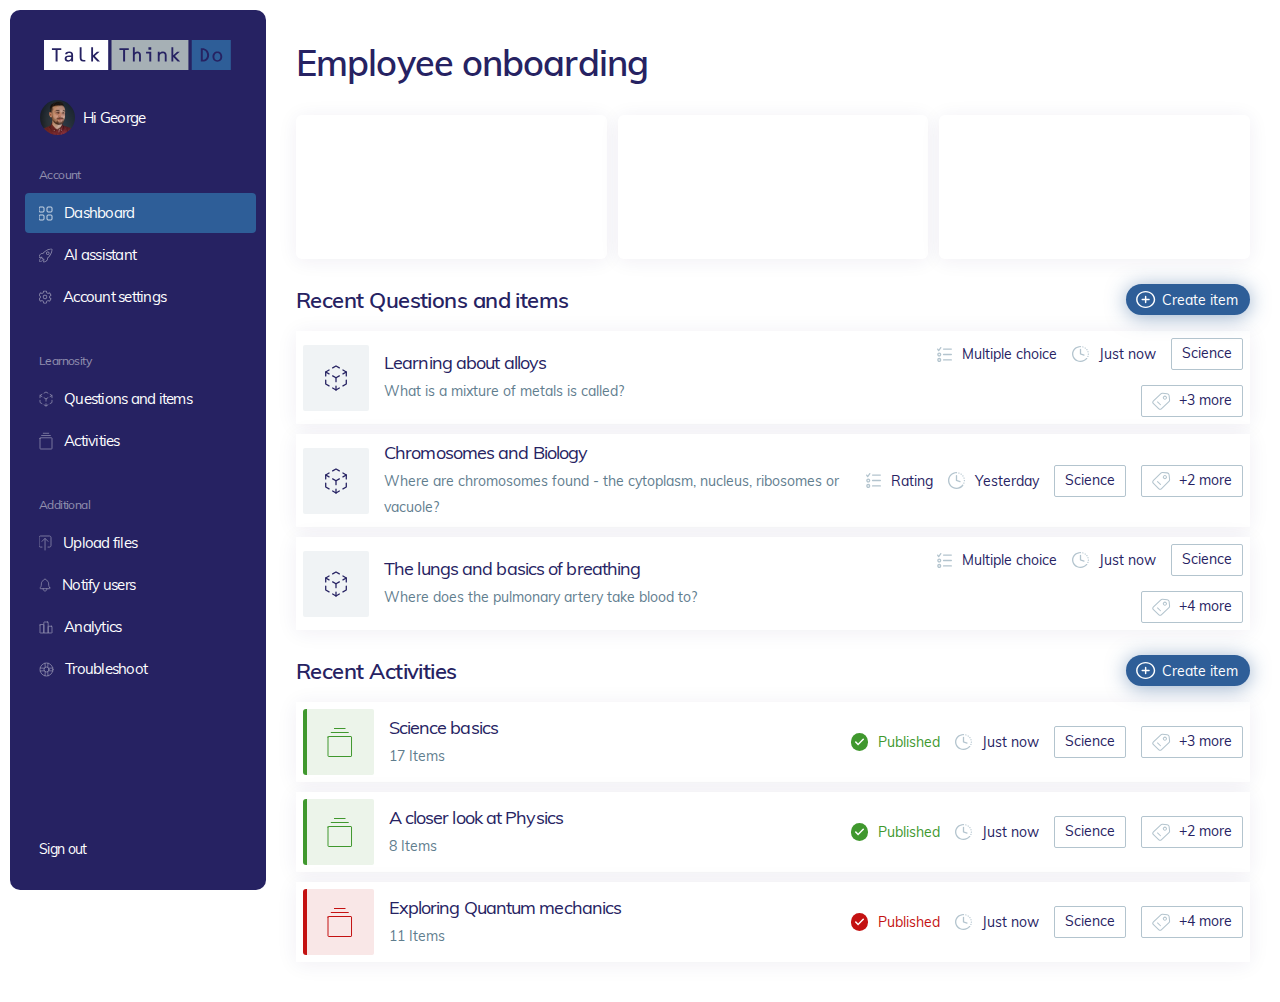
==== index.html @ f64b7ac0 "update" ====
<!DOCTYPE html>
<html lang="en">

<head>
  <meta charset="UTF-8">
  <meta name="viewport" content="width=device-width, initial-scale=1.0">
  <title>Talk Think Do</title>

  <link rel="apple-touch-icon" sizes="180x180" href="/img/logo-ttd-line.svg">
  <link rel="icon" type="image/png" sizes="192x192" href="/img/logo-ttd-line.svg">
  <link rel="icon" type="image/png" sizes="32x32" href="/img/logo-ttd-line.svg">
  <link rel="icon" type="image/png" sizes="96x96" href="/img/logo-ttd-line.svg">
  <link rel="icon" type="image/png" sizes="16x16" href="/img/logo-ttd-line.svg">

  <link rel="stylesheet" href="https://cdn.jsdelivr.net/npm/bootstrap-icons@1.11.1/font/bootstrap-icons.css">
  <link rel="stylesheet" href="/fonts/style.css">
  <link rel="stylesheet" href="/css/style.min.css">
</head>

<body>


  <!-- wrapper start  -->
  <div class="wrapper p-10px">
    <!-- flex body wrapper start  -->
    <div>
      <!-- main left items start  -->
      <div class=" w-64 bg-White fixed left-10px top-10px">
        <div class=" navWrapp bg-Primary text-White py-30px  px-15px rounded-10px z-50">
          <!-- logo start  -->
          <div class="logo mb-30px px-15px h-30px">
            <a href="index.html"><img src="/img/logo-ttd-line.svg" alt="logo" class="m-auto text-center w-188px"></a>
          </div>
          <!-- logo  end -->
          <!-- userPro start  -->
          <div class="userPro pb-30px px-15px">
            <a href="" class="flex items-start">
              <img src="/img/img-profile.png" alt="user" class="w-35px h-35px rounded-full self-center">
              <span class="flex-1 self-center ml-2 text-White text-xsm leading-5 tracking-tighter">
                <span>Hi George</span>
              </span>
            </a>
          </div>
          <!-- userPro end  -->
          <!-- common nav start  -->
          <div class="commonNav pb-14  overflow-y-auto -mr-[5px]" id="commonNav">
            <!-- nav single item start  -->
            <div class="pb-8 last:pb-0">
              <h4 class="commonNavTitle">Account</h4>
              <ul>
                <!-- single item start  -->
                <li>
                  <a href="index.html" class="commonNavItem  active">
                    <svg xmlns="http://www.w3.org/2000/svg" class="self-center" width="14" height="15"
                      viewBox="0 0 14 15" fill="none">
                      <g opacity="1">
                        <rect y="1" width="5" height="5" rx="1" stroke="white" stroke-width="0.75" />
                        <rect y="9" width="5" height="5" rx="1" stroke="white" stroke-width="0.75" />
                        <rect x="8" y="1" width="5" height="5" rx="1" stroke="white" stroke-width="0.75" />
                        <rect x="8" y="9" width="5" height="5" rx="1" stroke="white" stroke-width="0.75" />
                      </g>
                    </svg>
                    <span class="commonNavItemText">
                      Dashboard
                    </span>
                  </a>
                </li>
                <!-- single item start  -->
                <!-- single item start  -->
                <li>
                  <a href="" class="commonNavItem">
                    <svg xmlns="http://www.w3.org/2000/svg" width="14" height="15" viewBox="0 0 14 15" fill="none">
                      <g opacity="0.5">
                        <path
                          d="M12.9315 1.17614L12.5642 1.25219L12.566 1.25994L12.9315 1.17614ZM12.8284 1.07011L12.7392 1.43437L12.7424 1.43511L12.8284 1.07011ZM5.07411 4.26564L5.33829 4.53179L5.33929 4.53079L5.07411 4.26564ZM4.04002 5.48792L4.0062 5.8614C4.13945 5.87346 4.26903 5.81362 4.34625 5.70437L4.04002 5.48792ZM2.16872 5.7225L2.01867 5.37882L2.01768 5.37926L2.16872 5.7225ZM0.00366107 9.00872L-0.366361 8.94782L-0.366469 8.94849L0.00366107 9.00872ZM0.30992 9.334L0.348162 9.70705L0.350875 9.70676L0.30992 9.334ZM2.84343 9.05564L3.21841 9.0522C3.21744 8.94622 3.17167 8.8456 3.09241 8.77522C3.01316 8.70485 2.90783 8.67131 2.80247 8.68288L2.84343 9.05564ZM2.8778 9.628L3.25094 9.59045L3.2505 9.58653L2.8778 9.628ZM3.04343 9.97486L3.30871 9.70979L3.30715 9.70825L3.04343 9.97486ZM4.0244 10.9566L4.2912 10.6931L4.28967 10.6916L4.0244 10.9566ZM4.37128 11.1224L4.41288 10.7497L4.40866 10.7493L4.37128 11.1224ZM4.93974 11.1568L5.3125 11.1977C5.32405 11.0924 5.29052 10.9871 5.2202 10.9079C5.14987 10.8286 5.04932 10.7828 4.94339 10.7818L4.93974 11.1568ZM4.66191 13.6902L4.28914 13.6493L4.28881 13.6525L4.66191 13.6902ZM4.98661 13.9964L4.92709 13.6261L4.92675 13.6262L4.98661 13.9964ZM8.27014 11.833L8.61378 11.9831L8.61396 11.9827L8.27014 11.833ZM8.50765 9.9661L8.29153 9.65964C8.18256 9.73648 8.1226 9.86541 8.13403 9.99825L8.50765 9.9661ZM9.73237 8.93116L9.46783 8.66536L9.46625 8.66694L9.73237 8.93116ZM9.71987 6.17601L9.45462 5.91092L9.45431 5.91123L9.71987 6.17601ZM13.2987 1.1001C13.2583 0.905032 13.1085 0.750859 12.9144 0.70511L12.7424 1.43511C12.6523 1.4139 12.583 1.34244 12.5643 1.25218L13.2987 1.1001ZM12.9175 0.705865C12.4202 0.584122 11.7972 0.607402 11.1337 0.725267C10.4634 0.844325 9.72188 1.06534 8.97297 1.36527C7.47924 1.96349 5.91832 2.891 4.80894 4.00048L5.33929 4.53079C6.35903 3.51096 7.82553 2.63272 9.25181 2.06151C9.9629 1.77673 10.6545 1.57211 11.2648 1.46371C11.8818 1.35412 12.3869 1.34811 12.7392 1.43436L12.9175 0.705865ZM4.80993 3.99949C4.41504 4.39146 4.05497 4.81706 3.73379 5.27148L4.34625 5.70437C4.64234 5.28545 4.97427 4.89311 5.33829 4.53178L4.80993 3.99949ZM4.07384 5.11445C3.38206 5.05181 2.65603 5.10056 2.01867 5.37882L2.31877 6.06617C2.79895 5.85652 3.38545 5.80519 4.0062 5.8614L4.07384 5.11445ZM2.01768 5.37926C1.1259 5.77169 0.562373 6.47594 0.209099 7.16248C-0.143483 7.84767 -0.298857 8.53769 -0.366361 8.94782L0.373683 9.06962C0.434307 8.70129 0.572535 8.09536 0.875987 7.50564C1.17875 6.91727 1.63368 6.36765 2.31976 6.06573L2.01768 5.37926ZM-0.366469 8.94849C-0.399266 9.15001 -0.336469 9.35538 -0.196462 9.50408L0.349591 8.98996C0.369547 9.01115 0.378447 9.04036 0.373791 9.06896L-0.366469 8.94849ZM-0.196462 9.50408C-0.0564367 9.6528 0.144877 9.72788 0.348161 9.70704L0.271678 8.96095C0.300822 8.95797 0.329616 8.96874 0.349591 8.98996L-0.196462 9.50408ZM0.350875 9.70676L2.88438 9.4284L2.80247 8.68288L0.268964 8.96124L0.350875 9.70676ZM2.46844 9.05907C2.47031 9.26303 2.48255 9.46676 2.5051 9.66947L3.2505 9.58653C3.23076 9.40908 3.22005 9.23074 3.21841 9.0522L2.46844 9.05907ZM2.50469 9.66555C2.52664 9.88364 2.62387 10.0873 2.77972 10.2415L3.30715 9.70825C3.27532 9.67677 3.25541 9.63512 3.25092 9.59045L2.50469 9.66555ZM2.77816 10.2399L3.75912 11.2217L4.28967 10.6916L3.30871 9.7098L2.77816 10.2399ZM3.7576 11.2201C3.91177 11.3762 4.11558 11.4737 4.3339 11.4955L4.40866 10.7493C4.36422 10.7448 4.32267 10.725 4.2912 10.6931L3.7576 11.2201ZM4.32968 11.4951C4.53107 11.5176 4.73346 11.5298 4.93608 11.5318L4.94339 10.7818C4.76612 10.7801 4.58906 10.7694 4.41288 10.7497L4.32968 11.4951ZM4.56697 11.1159L4.28915 13.6493L5.03468 13.7311L5.3125 11.1977L4.56697 11.1159ZM4.28881 13.6525C4.26832 13.8553 4.3432 14.0563 4.49159 14.1962L5.00614 13.6506C5.02731 13.6705 5.03792 13.6991 5.03502 13.7279L4.28881 13.6525ZM4.49159 14.1962C4.63999 14.3361 4.84504 14.3992 5.04648 14.3666L4.92675 13.6262C4.95562 13.6215 4.98496 13.6306 5.00614 13.6506L4.49159 14.1962ZM5.04614 14.3666C5.45698 14.3006 6.14775 14.1458 6.83307 13.7933C7.51975 13.4401 8.22375 12.876 8.61378 11.9831L7.9265 11.6829C7.62682 12.3689 7.07813 12.8239 6.49001 13.1264C5.90053 13.4296 5.29439 13.5671 4.92709 13.6261L5.04614 14.3666ZM8.61396 11.9827C8.8917 11.3448 8.9405 10.6223 8.88127 9.93395L8.13403 9.99825C8.1873 10.6173 8.13609 11.2015 7.92632 11.6833L8.61396 11.9827ZM8.72377 10.2726C9.17923 9.95135 9.60576 9.59092 9.99848 9.19537L9.46625 8.66694C9.10433 9.03148 8.71125 9.36364 8.29153 9.65964L8.72377 10.2726ZM9.9969 9.19695C11.1096 8.08957 12.0367 6.55054 12.6347 5.06578C12.9344 4.32152 13.155 3.58207 13.2742 2.90726C13.3923 2.23777 13.4151 1.60714 13.297 1.09234L12.566 1.25994C12.6527 1.63792 12.645 2.15722 12.5356 2.77688C12.4271 3.39122 12.2231 4.08015 11.939 4.7856C11.3692 6.20025 10.4921 7.64594 9.46783 8.66536L9.9969 9.19695ZM8.09818 5.91092C7.82368 5.63625 7.74146 5.223 7.89004 4.86393L7.19703 4.57716C6.93257 5.21626 7.0788 5.9519 7.5677 6.44109L8.09818 5.91092ZM7.89004 4.86393C8.03861 4.50491 8.38852 4.27104 8.7764 4.27104V3.52104C8.0848 3.52104 7.46152 3.93802 7.19703 4.57716L7.89004 4.86393ZM8.7764 4.27104C9.16429 4.27104 9.5142 4.50491 9.66276 4.86393L10.3558 4.57716C10.0913 3.93802 9.46801 3.52104 8.7764 3.52104V4.27104ZM9.66276 4.86393C9.81135 5.223 9.72913 5.63625 9.45462 5.91092L9.98511 6.44109C10.474 5.9519 10.6202 5.21626 10.3558 4.57716L9.66276 4.86393ZM9.45431 5.91123C9.2746 6.09147 9.03069 6.19271 8.7764 6.19271V6.94271C9.23008 6.94271 9.66506 6.76209 9.98542 6.44078L9.45431 5.91123ZM8.7764 6.19271C8.52212 6.19271 8.27821 6.09147 8.09849 5.91123L7.56739 6.44078C7.88775 6.76209 8.32273 6.94271 8.7764 6.94271V6.19271Z"
                          fill="white" />
                        <path
                          d="M1.92629 10.5024C1.61475 10.5407 1.32493 10.6821 1.10283 10.904C0.552189 11.457 0.5 13.505 0.5 13.505C0.5 13.505 2.54756 13.4528 3.09851 12.901C3.3212 12.6791 3.46267 12.3886 3.50008 12.0763"
                          stroke="white" stroke-width="0.75" stroke-linecap="round" stroke-linejoin="round" />
                      </g>
                    </svg>
                    <span class="commonNavItemText">
                      AI assistant
                    </span>
                  </a>
                </li>
                <!-- single item start  -->
                <!-- single item start  -->
                <li>
                  <a href="" class="commonNavItem">
                    <svg xmlns="http://www.w3.org/2000/svg" width="13" height="14" viewBox="0 0 13 14" fill="none">
                      <g opacity="0.5">
                        <path
                          d="M7.83708 6.82364L8.21016 6.78574L8.21009 6.7851L7.83708 6.82364ZM10.6263 7L11.0013 7.00227V7H10.6263ZM10.5822 7.5829L10.2111 7.52869C10.1914 7.66355 10.2464 7.79848 10.3548 7.88111L10.5822 7.5829ZM11.8862 8.5771L12.1216 8.28499L12.1136 8.27889L11.8862 8.5771ZM11.9569 8.96262L11.6349 8.77033L11.6346 8.77096L11.9569 8.96262ZM10.7232 11.0374L11.0434 11.2327L11.0455 11.229L10.7232 11.0374ZM10.3442 11.1661L10.2075 11.5153L10.2142 11.5178L10.3442 11.1661ZM9.04911 10.6592L9.18579 10.31L9.18446 10.3094L9.04911 10.6592ZM8.61155 10.7082L8.82014 11.0199L8.82185 11.0187L8.61155 10.7082ZM7.99024 11.0598L7.8304 10.7206L7.83006 10.7207L7.99024 11.0598ZM7.73584 11.4002L8.10698 11.4538L8.10706 11.4533L7.73584 11.4002ZM7.54172 12.7429L7.91102 12.8093L7.91286 12.7966L7.54172 12.7429ZM7.23366 13L7.23366 13.3751L7.24138 13.3749L7.23366 13ZM4.76634 13L4.76003 13.375H4.76634V13ZM4.45799 12.7513L4.08685 12.805C4.08801 12.813 4.08944 12.821 4.09112 12.8289L4.45799 12.7513ZM4.26416 11.4106L4.63531 11.3569L4.63511 11.3556L4.26416 11.4106ZM4.00456 11.0679L3.84527 11.4074L3.84712 11.4083L4.00456 11.0679ZM3.38557 10.7155L3.59631 10.4053L3.59565 10.4049L3.38557 10.7155ZM2.94974 10.6676L2.81316 10.3183L2.81309 10.3184L2.94974 10.6676ZM1.65492 11.1742L1.78512 11.5259L1.79157 11.5234L1.65492 11.1742ZM1.27591 11.0458L0.953563 11.2375L0.955965 11.2414L1.27591 11.0458ZM0.0422502 8.97103L0.364576 8.77937L0.364045 8.77848L0.0422502 8.97103ZM0.112918 8.58551L-0.114662 8.28731L-0.122135 8.29332L0.112918 8.58551ZM1.21505 7.74439L1.44256 8.0425L1.44414 8.04128L1.21505 7.74439ZM1.38812 7.34963L1.01457 7.3828L1.01487 7.38589L1.38812 7.34963ZM1.38812 6.6529L1.7615 6.68773L1.7617 6.68543L1.38812 6.6529ZM1.21303 6.26206L0.985451 6.5601L0.985706 6.5603L1.21303 6.26206ZM0.111476 5.42093L-0.126791 5.71082L-0.116105 5.71898L0.111476 5.42093ZM0.0431155 5.03738L0.365106 5.2296L0.36544 5.22904L0.0431155 5.03738ZM1.27678 2.96262L0.956635 2.76729L0.954453 2.77096L1.27678 2.96262ZM1.65579 2.83393L1.7925 2.48466L1.7858 2.48218L1.65579 2.83393ZM2.95089 3.34084L2.81421 3.69005L2.81554 3.69056L2.95089 3.34084ZM3.38845 3.29178L3.17986 2.98014L3.17815 2.9813L3.38845 3.29178ZM4.00976 2.94019L4.1696 3.27942L4.16994 3.27925L4.00976 2.94019ZM4.26416 2.59981L3.89302 2.54616L3.89294 2.54668L4.26416 2.59981ZM4.45828 1.2571L4.08898 1.1907L4.08714 1.20345L4.45828 1.2571ZM4.76634 1L4.76634 0.624921L4.75862 0.625079L4.76634 1ZM7.23366 1L7.23997 0.625H7.23366V1ZM7.54201 1.24869L7.91315 1.19504C7.91199 1.187 7.91056 1.179 7.90888 1.17106L7.54201 1.24869ZM7.73584 2.58944L7.36469 2.6431L7.36489 2.64439L7.73584 2.58944ZM7.99544 2.93206L8.15473 2.59256L8.15288 2.59171L7.99544 2.93206ZM8.61443 3.28449L8.40369 3.59467L8.40435 3.59511L8.61443 3.28449ZM9.05026 3.33243L9.18684 3.68167L9.18691 3.68165L9.05026 3.33243ZM10.3451 2.82579L10.2149 2.47405L10.2084 2.47658L10.3451 2.82579ZM10.7241 2.95421L11.0464 2.76254L11.044 2.75861L10.7241 2.95421ZM11.9577 5.02897L11.6354 5.22063L11.636 5.22152L11.9577 5.02897ZM11.8871 5.41449L12.1147 5.71269L12.1221 5.70668L11.8871 5.41449ZM10.7849 6.25561L10.5574 5.9575L10.557 5.95788L10.7849 6.25561ZM10.6104 6.65037L10.9842 6.61972L10.9838 6.61499L10.6104 6.65037ZM6.21726 4.84102C5.29021 4.75202 4.39826 5.23821 3.99414 6.06847L4.6685 6.3967C4.93142 5.85653 5.52051 5.52758 6.14559 5.58758L6.21726 4.84102ZM3.99414 6.06847C3.58888 6.90107 3.76721 7.89029 4.43328 8.53773L4.95604 7.99993C4.51924 7.57535 4.40671 6.93453 4.6685 6.3967L3.99414 6.06847ZM4.43328 8.53773C5.09717 9.18305 6.10214 9.35088 6.94618 8.96271L6.63281 8.28132C6.067 8.54153 5.39502 8.42663 4.95604 7.99993L4.43328 8.53773ZM6.94618 8.96271C7.79213 8.57366 8.30352 7.70458 8.21016 6.78574L7.464 6.86155C7.52394 7.45144 7.19672 8.02198 6.63281 8.28132L6.94618 8.96271ZM8.21009 6.7851C8.10309 5.74954 7.26341 4.94315 6.21787 4.84107L6.14499 5.58752C6.85023 5.65638 7.39522 6.19593 7.46407 6.86219L8.21009 6.7851ZM10.2513 6.99773C10.2502 7.17539 10.2368 7.35277 10.2111 7.52869L10.9532 7.6371C10.984 7.4268 11 7.2147 11.0013 7.00227L10.2513 6.99773ZM10.3548 7.88111L11.6589 8.87532L12.1136 8.27889L10.8095 7.28468L10.3548 7.88111ZM11.6509 8.86911C11.6248 8.84807 11.6141 8.80516 11.6349 8.77033L12.2788 9.15491C12.4526 8.86401 12.3821 8.49509 12.1215 8.2851L11.6509 8.86911ZM11.6346 8.77096L10.4009 10.8457L11.0455 11.229L12.2792 9.15427L11.6346 8.77096ZM10.4031 10.8421C10.4215 10.8119 10.4521 10.8062 10.4742 10.8143L10.2142 11.5178C10.5197 11.6307 10.8702 11.5164 11.0433 11.2327L10.4031 10.8421ZM10.4809 10.8169L9.18579 10.31L8.91243 11.0084L10.2075 11.5153L10.4809 10.8169ZM9.18446 10.3094C8.92544 10.2092 8.63181 10.2416 8.40124 10.3977L8.82185 11.0187C8.8475 11.0013 8.88264 10.9968 8.91376 11.0089L9.18446 10.3094ZM8.40295 10.3966C8.2209 10.5185 8.0295 10.6268 7.8304 10.7206L8.15008 11.399C8.38289 11.2893 8.60689 11.1626 8.82014 11.0199L8.40295 10.3966ZM7.83006 10.7207C7.5814 10.8382 7.40408 11.0714 7.36462 11.3471L8.10706 11.4533C8.10985 11.4338 8.12334 11.4117 8.15043 11.3989L7.83006 10.7207ZM7.3647 11.3465L7.17058 12.6892L7.91286 12.7966L8.10698 11.4538L7.3647 11.3465ZM7.17264 12.6765C7.17923 12.6399 7.2074 12.6255 7.22595 12.6251L7.24138 13.3749C7.56532 13.3683 7.85162 13.1384 7.9108 12.8093L7.17264 12.6765ZM7.23366 12.625H4.76634V13.375H7.23366V12.625ZM4.77264 12.6251C4.79048 12.6254 4.81748 12.6387 4.82487 12.6737L4.09112 12.8289C4.15896 13.1495 4.4422 13.3696 4.76003 13.3749L4.77264 12.6251ZM4.82914 12.6977L4.6353 11.3569L3.89302 11.4642L4.08685 12.805L4.82914 12.6977ZM4.63511 11.3556C4.59398 11.0779 4.41361 10.844 4.16201 10.7276L3.84712 11.4083C3.87563 11.4215 3.89013 11.4447 3.89321 11.4655L4.63511 11.3556ZM4.16385 10.7285C3.96599 10.6356 3.7762 10.5276 3.59631 10.4053L3.17483 11.0257C3.38755 11.1702 3.61176 11.2979 3.84528 11.4074L4.16385 10.7285ZM3.59565 10.4049C3.36516 10.249 3.07162 10.2173 2.81316 10.3183L3.08631 11.0168C3.11647 11.005 3.15062 11.0093 3.17549 11.0261L3.59565 10.4049ZM2.81309 10.3184L1.51828 10.825L1.79157 11.5234L3.08638 11.0168L2.81309 10.3184ZM1.52475 10.8225C1.54682 10.8144 1.57743 10.82 1.59586 10.8502L0.955965 11.2414C1.12926 11.5249 1.47972 11.6389 1.7851 11.5259L1.52475 10.8225ZM1.59824 10.8541L0.364575 8.77937L-0.280075 9.16268L0.953588 11.2374L1.59824 10.8541ZM0.364045 8.77848C0.38497 8.81346 0.374228 8.85658 0.347972 8.8777L-0.122135 8.29332C-0.383131 8.50328 -0.453661 8.87257 -0.279544 9.16357L0.364045 8.77848ZM0.340424 8.88362L1.44256 8.0425L0.987546 7.44629L-0.114588 8.28741L0.340424 8.88362ZM1.44414 8.04128C1.66682 7.86946 1.78883 7.59611 1.76136 7.31336L1.01487 7.38589C1.01686 7.40629 1.00864 7.43001 0.985966 7.4475L1.44414 8.04128ZM1.76165 7.31645C1.752 7.20789 1.74639 7.10261 1.74639 6.99916H0.996387C0.996387 7.12954 1.00346 7.25753 1.01459 7.3828L1.76165 7.31645ZM1.74639 6.99916C1.74639 6.89526 1.75177 6.79201 1.76149 6.68773L1.01474 6.61806C1.00312 6.74257 0.996387 6.86923 0.996387 6.99916H1.74639ZM1.7617 6.68543C1.78621 6.40402 1.66275 6.13333 1.44036 5.96381L0.985706 6.5603C1.00808 6.57735 1.01626 6.6005 1.01453 6.62037L1.7617 6.68543ZM1.44061 5.96401L0.339057 5.12289L-0.116105 5.71898L0.985451 6.5601L1.44061 5.96401ZM0.349591 5.13123C0.375418 5.15246 0.385706 5.19509 0.365105 5.2296L-0.278874 4.84517C-0.451175 5.13379 -0.383269 5.4997 -0.126638 5.71064L0.349591 5.13123ZM0.36544 5.22904L1.5991 3.15427L0.954453 2.77096L-0.279209 4.84573L0.36544 5.22904ZM1.5969 3.15793C1.57848 3.18812 1.54785 3.19383 1.52578 3.18567L1.7858 2.48218C1.48028 2.36926 1.12976 2.48358 0.956656 2.7673L1.5969 3.15793ZM1.51911 3.18313L2.81421 3.69004L3.08757 2.99164L1.79247 2.48472L1.51911 3.18313ZM2.81554 3.69056C3.07456 3.79081 3.36819 3.75844 3.59876 3.60225L3.17815 2.9813C3.1525 2.99867 3.11736 3.00316 3.08624 2.99112L2.81554 3.69056ZM3.59705 3.60341C3.7791 3.48154 3.9705 3.37323 4.1696 3.27942L3.84992 2.60096C3.61711 2.71065 3.39311 2.8374 3.17986 2.98014L3.59705 3.60341ZM4.16994 3.27925C4.4186 3.16178 4.59592 2.92862 4.63538 2.65294L3.89294 2.54668C3.89015 2.56618 3.87666 2.58832 3.84957 2.60112L4.16994 3.27925ZM4.6353 2.65347L4.82942 1.31076L4.08714 1.20345L3.89302 2.54616L4.6353 2.65347ZM4.82736 1.32346C4.82077 1.36012 4.7926 1.37454 4.77405 1.37492L4.75862 0.625079C4.43468 0.631747 4.14838 0.861608 4.0892 1.19074L4.82736 1.32346ZM4.76634 1.375H7.23366V0.625H4.76634V1.375ZM7.22736 1.37495C7.20952 1.37465 7.18252 1.36125 7.17513 1.32632L7.90888 1.17106C7.84104 0.850463 7.5578 0.630398 7.23997 0.625053L7.22736 1.37495ZM7.17086 1.30235L7.3647 2.6431L8.10698 2.53578L7.91315 1.19504L7.17086 1.30235ZM7.36489 2.64439C7.40602 2.92208 7.58639 3.15601 7.83799 3.2724L8.15288 2.59171C8.12437 2.57852 8.10987 2.55527 8.10679 2.53449L7.36489 2.64439ZM7.83615 3.27154C8.03401 3.36438 8.2238 3.47245 8.40369 3.59467L8.82517 2.9743C8.61245 2.82978 8.38824 2.70213 8.15472 2.59257L7.83615 3.27154ZM8.40435 3.59511C8.63484 3.751 8.92839 3.78275 9.18684 3.68167L8.91369 2.98319C8.88353 2.99498 8.84938 2.99068 8.82451 2.97386L8.40435 3.59511ZM9.18691 3.68165L10.4817 3.17501L10.2084 2.47658L8.91362 2.98321L9.18691 3.68165ZM10.4753 3.17748C10.4532 3.18564 10.4226 3.17995 10.4041 3.1498L11.044 2.75861C10.8707 2.47514 10.5203 2.36108 10.2149 2.47411L10.4753 3.17748ZM10.4018 3.14586L11.6354 5.22063L12.2801 4.83732L11.0464 2.76255L10.4018 3.14586ZM11.636 5.22152C11.615 5.18655 11.6258 5.14342 11.652 5.1223L12.1221 5.70668C12.3831 5.49672 12.4537 5.12742 12.2795 4.83643L11.636 5.22152ZM11.6596 5.11638L10.5574 5.9575L11.0125 6.55371L12.1146 5.71259L11.6596 5.11638ZM10.557 5.95788C10.3333 6.12912 10.2103 6.40253 10.2371 6.68576L10.9838 6.61499C10.9818 6.59456 10.9901 6.5708 11.0129 6.55334L10.557 5.95788ZM10.2367 6.68102C10.2457 6.79051 10.2513 6.89639 10.2513 7H11.0013C11.0013 6.86978 10.9942 6.74239 10.9842 6.61973L10.2367 6.68102Z"
                          fill="white" />
                      </g>
                    </svg>
                    <span class="commonNavItemText">
                      Account settings
                    </span>
                  </a>
                </li>
                <!-- single item start  -->

              </ul>
            </div>
            <!-- nav single item end -->
            <!-- nav single item start  -->
            <div class="pb-8 last:pb-0">
              <h4 class="commonNavTitle">Learnosity</h4>
              <ul>
                <!-- single item start  -->
                <li>
                  <a href="QuestionsAndItems.html" class="commonNavItem">
                    <svg xmlns="http://www.w3.org/2000/svg" width="14" height="16" viewBox="0 0 14 16" fill="none">
                      <g opacity="0.5">
                        <path d="M2.95 3.32495L1 4.48741V6.76177" stroke="white" stroke-width="0.75"
                          stroke-linecap="round" stroke-linejoin="round" />
                        <path d="M1 9.23828V11.5126L2.95 12.6246" stroke="white" stroke-width="0.75"
                          stroke-linecap="round" stroke-linejoin="round" />
                        <path d="M5.0498 13.8376L6.9998 15.0001L8.9498 13.8376" stroke="white" stroke-width="0.75"
                          stroke-linecap="round" stroke-linejoin="round" />
                        <path d="M11.0498 12.6246L12.9998 11.5126V9.23828" stroke="white" stroke-width="0.75"
                          stroke-linecap="round" stroke-linejoin="round" />
                        <path d="M12.9998 6.76177V4.48741L11.0498 3.32495" stroke="white" stroke-width="0.75"
                          stroke-linecap="round" stroke-linejoin="round" />
                        <path d="M8.9498 2.11191L6.9998 1L5.0498 2.11191" stroke="white" stroke-width="0.75"
                          stroke-linecap="round" stroke-linejoin="round" />
                        <path d="M7 15V12.7256" stroke="white" stroke-width="0.75" stroke-linecap="round"
                          stroke-linejoin="round" />
                        <path d="M7 10.148V7.87363L8.95 6.76172" stroke="white" stroke-width="0.75"
                          stroke-linecap="round" stroke-linejoin="round" />
                        <path d="M11.0498 5.59922L12.9998 4.4873" stroke="white" stroke-width="0.75"
                          stroke-linecap="round" stroke-linejoin="round" />
                        <path d="M6.9998 7.87363L5.0498 6.76172" stroke="white" stroke-width="0.75"
                          stroke-linecap="round" stroke-linejoin="round" />
                        <path d="M2.95 5.59922L1 4.4873" stroke="white" stroke-width="0.75" stroke-linecap="round"
                          stroke-linejoin="round" />
                      </g>
                    </svg>
                    <span class="commonNavItemText">
                      Questions and items
                    </span>
                  </a>
                </li>
                <!-- single item start  -->
                <!-- single item start  -->
                <li>
                  <a href="" class="commonNavItem">
                    <svg xmlns="http://www.w3.org/2000/svg" width="14" height="18" viewBox="0 0 14 18" fill="none">
                      <g opacity="0.5">
                        <path d="M4.27246 1.2807H9.72701" stroke="white" stroke-width="0.75" stroke-linecap="round" />
                        <path d="M2.63672 3.52631H11.364" stroke="white" stroke-width="0.75" stroke-linecap="round" />
                        <path fill-rule="evenodd" clip-rule="evenodd"
                          d="M1 6.31743C1 6.01618 1.24421 5.77197 1.54545 5.77197H12.4545C12.7558 5.77197 13 6.01618 13 6.31743V16.4546C13 16.7558 12.7558 17 12.4545 17H1.54545C1.24421 17 1 16.7558 1 16.4546L1 6.31743Z"
                          stroke="white" stroke-width="0.75" stroke-linecap="round" />
                      </g>
                    </svg>
                    <span class="commonNavItemText">
                      Activities
                    </span>
                  </a>
                </li>
                <!-- single item start  -->


              </ul>
            </div>
            <!-- nav single item end -->
            <!-- nav single item start  -->
            <div class="pb-8 last:pb-0">
              <h4 class="commonNavTitle">Additional</h4>
              <ul>
                <!-- single item start  -->
                <li>
                  <a href="" class="commonNavItem">
                    <svg xmlns="http://www.w3.org/2000/svg" width="13" height="16" viewBox="0 0 13 16" fill="none">
                      <g opacity="0.5">
                        <path
                          d="M3 12.0769H1.5C0.671573 12.0769 0 11.3881 0 10.5384L0 2.53844C0 1.68877 0.671573 0.999981 1.5 0.999981H10.5C11.3284 0.999981 12 1.68877 12 2.53844V10.5384C12 11.3881 11.3284 12.0769 10.5 12.0769H9"
                          stroke="white" stroke-width="0.75" stroke-linecap="round" stroke-linejoin="round" />
                        <path d="M9 6.38452L6 3.3076L3 6.38452" stroke="white" stroke-width="0.75"
                          stroke-linecap="round" stroke-linejoin="round" />
                        <path d="M6.03145 15L6.03145 3.92308" stroke="white" stroke-width="0.75" stroke-linecap="round"
                          stroke-linejoin="round" />
                      </g>
                    </svg>
                    <span class="commonNavItemText">
                      Upload files
                    </span>
                  </a>
                </li>
                <!-- single item start  -->
                <!-- single item start  -->
                <li>
                  <a href="" class="commonNavItem">
                    <svg xmlns="http://www.w3.org/2000/svg" width="12" height="14" viewBox="0 0 12 14" fill="none">
                      <g opacity="0.5">
                        <path fill-rule="evenodd" clip-rule="evenodd"
                          d="M10.8735 9.75279C10.1446 8.84615 9.62993 8.38462 9.62993 5.8851C9.62993 3.59615 8.47977 2.78067 7.53313 2.38462C7.40738 2.33212 7.28902 2.21154 7.2507 2.08029C7.08465 1.50596 6.61913 1 6.00034 1C5.38155 1 4.91575 1.50625 4.7514 2.08087C4.71308 2.21356 4.59471 2.33212 4.46897 2.38462C3.52119 2.78125 2.37217 3.59385 2.37217 5.8851C2.37075 8.38462 1.85613 8.84615 1.1272 9.75279C0.825182 10.1284 1.08973 10.6923 1.61798 10.6923H10.3855C10.9109 10.6923 11.1738 10.1266 10.8735 9.75279Z"
                          stroke="white" stroke-width="0.75" stroke-linecap="round" stroke-linejoin="round" />
                        <path
                          d="M7.81688 10.6924V11.1539C7.81688 12.1735 7.00354 13.0001 6.00024 13.0001C4.99693 13.0001 4.18359 12.1735 4.18359 11.1539V10.6924"
                          stroke="white" stroke-width="0.75" stroke-linecap="round" stroke-linejoin="round" />
                      </g>
                    </svg>
                    <span class="commonNavItemText">
                      Notify users
                    </span>
                  </a>
                </li>
                <!-- single item start  -->
                <!-- single item start  -->
                <li>
                  <a href="" class="commonNavItem">
                    <svg xmlns="http://www.w3.org/2000/svg" width="14" height="13" viewBox="0 0 14 13" fill="none">
                      <g opacity="0.5">
                        <path fill-rule="evenodd" clip-rule="evenodd"
                          d="M1 3.96165V11.7886C1 11.9054 1.09594 12.0001 1.21429 12.0001H4.85714V3.96165C4.85714 3.72799 4.66526 3.53857 4.42857 3.53857H1.42857C1.19188 3.53857 1 3.72799 1 3.96165Z"
                          stroke="white" stroke-width="0.75" stroke-linecap="round" stroke-linejoin="round" />
                        <path fill-rule="evenodd" clip-rule="evenodd"
                          d="M8.71456 1H5.28599C5.0493 1 4.85742 1.18942 4.85742 1.42308V12H9.14314V1.42308C9.14314 1.18942 8.95126 1 8.71456 1Z"
                          stroke="white" stroke-width="0.75" stroke-linecap="round" stroke-linejoin="round" />
                        <path fill-rule="evenodd" clip-rule="evenodd"
                          d="M12.5711 5.23071H9.57115C9.33446 5.23071 9.14258 5.42013 9.14258 5.65379V11.9999H12.7854C12.9038 11.9999 12.9997 11.9052 12.9997 11.7884V5.65379C12.9997 5.42013 12.8078 5.23071 12.5711 5.23071Z"
                          stroke="white" stroke-width="0.75" stroke-linecap="round" stroke-linejoin="round" />
                      </g>
                    </svg>
                    <span class="commonNavItemText">
                      Analytics
                    </span>
                  </a>
                </li>
                <!-- single item start  -->


                <!-- single item start  -->
                <li>
                  <a href="" class="commonNavItem">
                    <svg xmlns="http://www.w3.org/2000/svg" width="15" height="15" viewBox="0 0 15 15" fill="none">
                      <g opacity="0.5">
                        <circle cx="7.5" cy="7.5" r="6.5" stroke="white" stroke-width="0.75" stroke-linecap="round"
                          stroke-linejoin="round" />
                        <circle cx="7.5" cy="7.5" r="2.5" stroke="white" stroke-width="0.75" stroke-linecap="round"
                          stroke-linejoin="round" />
                        <path d="M6 1.1875L6.25 5.3125" stroke="white" stroke-width="0.75" stroke-linecap="round"
                          stroke-linejoin="round" />
                        <path d="M8.75 5.3125L9 1.1875" stroke="white" stroke-width="0.75" stroke-linecap="round"
                          stroke-linejoin="round" />
                        <path d="M6 13.8125L6.25 9.6875" stroke="white" stroke-width="0.75" stroke-linecap="round"
                          stroke-linejoin="round" />
                        <path d="M8.75 9.6875L9 13.8125" stroke="white" stroke-width="0.75" stroke-linecap="round"
                          stroke-linejoin="round" />
                        <path d="M13.8125 6L9.6875 6.25" stroke="white" stroke-width="0.75" stroke-linecap="round"
                          stroke-linejoin="round" />
                        <path d="M9.6875 8.75L13.8125 9" stroke="white" stroke-width="0.75" stroke-linecap="round"
                          stroke-linejoin="round" />
                        <path d="M1.1875 6L5.3125 6.25" stroke="white" stroke-width="0.75" stroke-linecap="round"
                          stroke-linejoin="round" />
                        <path d="M5.3125 8.75L1.1875 9" stroke="white" stroke-width="0.75" stroke-linecap="round"
                          stroke-linejoin="round" />
                      </g>
                    </svg>
                    <span class="commonNavItemText">
                      Troubleshoot
                    </span>
                  </a>
                </li>
                <!-- single item start  -->


              </ul>
            </div>
            <!-- nav single item end -->


          </div>
          <!-- common nav end -->
          <!-- Sign out start  -->
          <div class="signOut pt-4 pl-14px">
            <button type="button" class="bg-none p-0 m-0 text-sm tracking-tighter">Sign out</button>
          </div>
          <!-- Sign out end -->
        </div>
      </div>
      <!-- main left items end -->
      <!-- main right items start  -->
      <div class=" w-full pl-64">
        <div class="py-30px pl-30px pr-5">

          <!-- Employee onboarding start  -->
          <div class="Employee ">
            <h2 class="text-4xl leading-[45px] text-Primary tracking-tight font-semibold pb-30px">Employee onboarding
            </h2>
            <div class="grid grid-cols-3 gap-11px">
              <!-- single item start  -->
              <div>
                <div class="bg-White w-full h-36 shadow-[0_2px_20px_0_rgba(38,34,98,0.07)] rounded-md"></div>
              </div>
              <!-- single item end -->
              <!-- single item start  -->
              <div>
                <div class="bg-White w-full h-36 shadow-[0_2px_20px_0_rgba(38,34,98,0.07)] rounded-md"></div>
              </div>
              <!-- single item end -->
              <!-- single item start  -->
              <div>
                <div class="bg-White w-full h-36 shadow-[0_2px_20px_0_rgba(38,34,98,0.07)] rounded-md"></div>
              </div>
              <!-- single item end -->
            </div>
          </div>
          <!-- Employee onboarding end -->
          <!-- Recent Questions and items start  -->
          <div class="pt-25px">
            <!-- top item start  -->
            <div class="flex justify-between items-center flex-wrap pb-4">
              <h4 class="text-22px self-center text-Primary font-semibold leading-7 tracking-tight">Recent Questions
                and items</h4>
              <button type="button"
                class="self-center  bg-Secondary shadow-[0_2px_20px_0_rgba(46,94,152,0.5)] rounded-[18px] pl-10px pr-3 py-[2.5px] text-sm leading-[26px] text-White flex gap-[6px]">
                <svg xmlns="http://www.w3.org/2000/svg" width="20" class="self-center" height="17" viewBox="0 0 20 17"
                  fill="none">
                  <path fill-rule="evenodd" clip-rule="evenodd"
                    d="M0.103516 8.5C0.103516 13.1944 4.37582 17 9.64597 17C14.9136 16.9946 19.1824 13.1922 19.1884 8.5C19.1884 3.80558 14.9161 0 9.64597 0C4.37582 0 0.103516 3.80558 0.103516 8.5ZM1.57159 8.5C1.57159 4.5278 5.18661 1.30769 9.64597 1.30769C14.1033 1.31202 17.7155 4.52959 17.7204 8.5C17.7204 12.4722 14.1053 15.6923 9.64597 15.6923C5.18661 15.6923 1.57159 12.4722 1.57159 8.5ZM9.63643 12.204C9.23103 12.204 8.90239 11.9113 8.90239 11.5502V9.15385H6.21289C5.80749 9.15385 5.47885 8.86111 5.47885 8.5C5.47885 8.13889 5.80749 7.84615 6.21289 7.84615H8.90239V5.44981C8.90239 5.0887 9.23103 4.79596 9.63643 4.79596C10.0418 4.79596 10.3705 5.0887 10.3705 5.44981V7.84615H13.06C13.4654 7.84615 13.794 8.13889 13.794 8.5C13.794 8.86111 13.4654 9.15385 13.06 9.15385H10.3705V11.5502C10.3705 11.9113 10.0418 12.204 9.63643 12.204Z"
                    fill="white" />
                </svg>
                <span class="self-center">Create item</span></button>
            </div>
            <!-- top item end  -->
            <!-- single item wrapp start  -->
            <div class="">

              <!-- single item start  -->
              <a href=""
                class="grid grid-cols-12 p-[7px] bg-White shadow-[0_2px_20px_0_rgba(38,34,98,0.07)] mb-10px last:mb-0">
                <!-- left item start  -->
                <span class="col-span-7 self-center">
                  <span class="flex items-start ">
                    <span
                      class="bg-ButtonBorderColorOp2 w-66px h-66px rounded-sm text-White flex justify-center items-center text-2xl self-center">
                      <svg xmlns="http://www.w3.org/2000/svg" width="24" height="28" viewBox="0 0 14 16" fill="none">
                        <path d="M2.95 3.32495L1 4.48741V6.76177" stroke="#262262" stroke-width="0.75"
                          stroke-linecap="round" stroke-linejoin="round" />
                        <path d="M1 9.23828V11.5126L2.95 12.6246" stroke="#262262" stroke-width="0.75"
                          stroke-linecap="round" stroke-linejoin="round" />
                        <path d="M5.0498 13.8376L6.9998 15.0001L8.9498 13.8376" stroke="#262262" stroke-width="0.75"
                          stroke-linecap="round" stroke-linejoin="round" />
                        <path d="M11.0498 12.6246L12.9998 11.5126V9.23828" stroke="#262262" stroke-width="0.75"
                          stroke-linecap="round" stroke-linejoin="round" />
                        <path d="M12.9998 6.76177V4.48741L11.0498 3.32495" stroke="#262262" stroke-width="0.75"
                          stroke-linecap="round" stroke-linejoin="round" />
                        <path d="M8.9498 2.11191L6.9998 1L5.0498 2.11191" stroke="#262262" stroke-width="0.75"
                          stroke-linecap="round" stroke-linejoin="round" />
                        <path d="M7 15V12.7256" stroke="#262262" stroke-width="0.75" stroke-linecap="round"
                          stroke-linejoin="round" />
                        <path d="M7 10.148V7.87363L8.95 6.76172" stroke="#262262" stroke-width="0.75"
                          stroke-linecap="round" stroke-linejoin="round" />
                        <path d="M11.0498 5.59922L12.9998 4.4873" stroke="#262262" stroke-width="0.75"
                          stroke-linecap="round" stroke-linejoin="round" />
                        <path d="M6.9998 7.87363L5.0498 6.76172" stroke="#262262" stroke-width="0.75"
                          stroke-linecap="round" stroke-linejoin="round" />
                        <path d="M2.95 5.59922L1 4.4873" stroke="#262262" stroke-width="0.75" stroke-linecap="round"
                          stroke-linejoin="round" />
                      </svg>
                    </span>
                    <span class="flex-1 ml-15px self-center">
                      <span class="block text-Primary text-lg leading-6 tracking-tighter mb-[3px]">Learning about
                        alloys</span>
                      <span class="block text-colorP text-sm leading-[26px]">What is a mixture of metals is
                        called?</span>
                    </span>
                  </span>
                </span>
                <!-- left item end -->
                <!-- right item start  -->
                <span class="col-span-5 self-center">
                  <!-- single tiem start  -->
                  <span class="flex justify-end gap-15px flex-wrap">
                    <!-- inner single item start  -->
                    <span class="flex flex-wrap gap-10px  text-Primary text-sm leading-[26px]">
                      <img src="img/ico-type.svg" alt="img" class="self-center">
                      <span class="self-center">Multiple
                        choice</span></span>
                    <!-- inner single item end -->
                    <!-- inner single item start  -->
                    <span class="flex flex-wrap gap-10px  text-Primary text-sm leading-[26px]"><img
                        src="img/ico-clock.svg" alt="img" class="self-center"> <span class="self-center">Just
                        now</span></span>
                    <!-- inner single item end -->
                    <!-- inner single item start  -->
                    <span
                      class="flex flex-wrap gap-10px  text-Primary text-sm leading-[26px] border border-ButtonBorderColor border-solid px-10px pt-[1px] pb-[3px] rounded-sm">
                      <span class="self-center">Science</span></span>
                    <!-- inner single item end -->
                    <!-- inner single item start  -->
                    <span
                      class="flex flex-wrap gap-[6.5px]  text-Primary text-sm leading-[26px] border border-ButtonBorderColor border-solid px-10px pt-[1px] pb-[3px] rounded-sm">
                      <img src="img/ico-tag.svg" alt="img" class="self-center">
                      <span class="self-center">+3 more</span></span>
                    <!-- inner single item end -->
                  </span>
                  <!-- single tiem end  -->
                </span>
                <!-- single tiem end  -->
              </a>
              <!-- single item end -->

              <!-- single item start  -->
              <a href=""
                class="grid grid-cols-12 p-[7px] bg-White shadow-[0_2px_20px_0_rgba(38,34,98,0.07)] mb-10px last:mb-0">
                <!-- left item start  -->
                <span class="col-span-7 self-center">
                  <span class="flex items-start ">
                    <span
                      class="bg-ButtonBorderColorOp2 w-66px h-66px rounded-sm text-White flex justify-center items-center text-2xl self-center">
                      <svg xmlns="http://www.w3.org/2000/svg" width="24" height="28" viewBox="0 0 14 16" fill="none">
                        <path d="M2.95 3.32495L1 4.48741V6.76177" stroke="#262262" stroke-width="0.75"
                          stroke-linecap="round" stroke-linejoin="round" />
                        <path d="M1 9.23828V11.5126L2.95 12.6246" stroke="#262262" stroke-width="0.75"
                          stroke-linecap="round" stroke-linejoin="round" />
                        <path d="M5.0498 13.8376L6.9998 15.0001L8.9498 13.8376" stroke="#262262" stroke-width="0.75"
                          stroke-linecap="round" stroke-linejoin="round" />
                        <path d="M11.0498 12.6246L12.9998 11.5126V9.23828" stroke="#262262" stroke-width="0.75"
                          stroke-linecap="round" stroke-linejoin="round" />
                        <path d="M12.9998 6.76177V4.48741L11.0498 3.32495" stroke="#262262" stroke-width="0.75"
                          stroke-linecap="round" stroke-linejoin="round" />
                        <path d="M8.9498 2.11191L6.9998 1L5.0498 2.11191" stroke="#262262" stroke-width="0.75"
                          stroke-linecap="round" stroke-linejoin="round" />
                        <path d="M7 15V12.7256" stroke="#262262" stroke-width="0.75" stroke-linecap="round"
                          stroke-linejoin="round" />
                        <path d="M7 10.148V7.87363L8.95 6.76172" stroke="#262262" stroke-width="0.75"
                          stroke-linecap="round" stroke-linejoin="round" />
                        <path d="M11.0498 5.59922L12.9998 4.4873" stroke="#262262" stroke-width="0.75"
                          stroke-linecap="round" stroke-linejoin="round" />
                        <path d="M6.9998 7.87363L5.0498 6.76172" stroke="#262262" stroke-width="0.75"
                          stroke-linecap="round" stroke-linejoin="round" />
                        <path d="M2.95 5.59922L1 4.4873" stroke="#262262" stroke-width="0.75" stroke-linecap="round"
                          stroke-linejoin="round" />
                      </svg>
                    </span>
                    <span class="flex-1 ml-15px self-center">
                      <span class="block text-Primary text-lg leading-6 tracking-tighter mb-[3px]">Chromosomes and
                        Biology</span>
                      <span class="block text-colorP text-sm leading-[26px]">Where are chromosomes found - the
                        cytoplasm, nucleus, ribosomes or vacuole?</span>
                    </span>
                  </span>
                </span>
                <!-- left item end -->
                <!-- right item start  -->
                <span class="col-span-5 self-center">
                  <!-- single tiem start  -->
                  <span class="flex justify-end gap-15px flex-wrap">
                    <!-- inner single item start  -->
                    <span class="flex flex-wrap gap-10px  text-Primary text-sm leading-[26px]">
                      <img src="img/ico-type.svg" alt="img" class="self-center">
                      <span class="self-center">Rating</span></span>
                    <!-- inner single item end -->
                    <!-- inner single item start  -->
                    <span class="flex flex-wrap gap-10px  text-Primary text-sm leading-[26px]"><img
                        src="img/ico-clock.svg" alt="img" class="self-center"> <span
                        class="self-center">Yesterday</span></span>
                    <!-- inner single item end -->
                    <!-- inner single item start  -->
                    <span
                      class="flex flex-wrap gap-10px  text-Primary text-sm leading-[26px] border border-ButtonBorderColor border-solid px-10px pt-[1px] pb-[3px] rounded-sm">
                      <span class="self-center">Science</span></span>
                    <!-- inner single item end -->
                    <!-- inner single item start  -->
                    <span
                      class="flex flex-wrap gap-[6.5px]  text-Primary text-sm leading-[26px] border border-ButtonBorderColor border-solid px-10px pt-[1px] pb-[3px] rounded-sm">
                      <img src="img/ico-tag.svg" alt="img" class="self-center">
                      <span class="self-center">+2 more</span></span>
                    <!-- inner single item end -->
                  </span>
                  <!-- single tiem end  -->
                </span>
                <!-- single tiem end  -->
              </a>
              <!-- single item end -->
              <!-- single item start  -->
              <a href=""
                class="grid grid-cols-12 p-[7px] bg-White shadow-[0_2px_20px_0_rgba(38,34,98,0.07)] mb-10px last:mb-0">
                <!-- left item start  -->
                <span class="col-span-7 self-center">
                  <span class="flex items-start ">
                    <span
                      class="bg-ButtonBorderColorOp2 w-66px h-66px rounded-sm text-White flex justify-center items-center text-2xl self-center">
                      <svg xmlns="http://www.w3.org/2000/svg" width="24" height="28" viewBox="0 0 14 16" fill="none">
                        <path d="M2.95 3.32495L1 4.48741V6.76177" stroke="#262262" stroke-width="0.75"
                          stroke-linecap="round" stroke-linejoin="round" />
                        <path d="M1 9.23828V11.5126L2.95 12.6246" stroke="#262262" stroke-width="0.75"
                          stroke-linecap="round" stroke-linejoin="round" />
                        <path d="M5.0498 13.8376L6.9998 15.0001L8.9498 13.8376" stroke="#262262" stroke-width="0.75"
                          stroke-linecap="round" stroke-linejoin="round" />
                        <path d="M11.0498 12.6246L12.9998 11.5126V9.23828" stroke="#262262" stroke-width="0.75"
                          stroke-linecap="round" stroke-linejoin="round" />
                        <path d="M12.9998 6.76177V4.48741L11.0498 3.32495" stroke="#262262" stroke-width="0.75"
                          stroke-linecap="round" stroke-linejoin="round" />
                        <path d="M8.9498 2.11191L6.9998 1L5.0498 2.11191" stroke="#262262" stroke-width="0.75"
                          stroke-linecap="round" stroke-linejoin="round" />
                        <path d="M7 15V12.7256" stroke="#262262" stroke-width="0.75" stroke-linecap="round"
                          stroke-linejoin="round" />
                        <path d="M7 10.148V7.87363L8.95 6.76172" stroke="#262262" stroke-width="0.75"
                          stroke-linecap="round" stroke-linejoin="round" />
                        <path d="M11.0498 5.59922L12.9998 4.4873" stroke="#262262" stroke-width="0.75"
                          stroke-linecap="round" stroke-linejoin="round" />
                        <path d="M6.9998 7.87363L5.0498 6.76172" stroke="#262262" stroke-width="0.75"
                          stroke-linecap="round" stroke-linejoin="round" />
                        <path d="M2.95 5.59922L1 4.4873" stroke="#262262" stroke-width="0.75" stroke-linecap="round"
                          stroke-linejoin="round" />
                      </svg>
                    </span>
                    <span class="flex-1 ml-15px self-center">
                      <span class="block text-Primary text-lg leading-6 tracking-tighter mb-[3px]">The lungs and basics
                        of breathing</span>
                      <span class="block text-colorP text-sm leading-[26px]">Where does the pulmonary artery take blood
                        to?</span>
                    </span>
                  </span>
                </span>
                <!-- left item end -->
                <!-- right item start  -->
                <span class="col-span-5 self-center">
                  <!-- single tiem start  -->
                  <span class="flex justify-end gap-15px flex-wrap">
                    <!-- inner single item start  -->
                    <span class="flex flex-wrap gap-10px  text-Primary text-sm leading-[26px]">
                      <img src="img/ico-type.svg" alt="img" class="self-center">
                      <span class="self-center">Multiple
                        choice</span></span>
                    <!-- inner single item end -->
                    <!-- inner single item start  -->
                    <span class="flex flex-wrap gap-10px  text-Primary text-sm leading-[26px]"><img
                        src="img/ico-clock.svg" alt="img" class="self-center"> <span class="self-center">Just
                        now</span></span>
                    <!-- inner single item end -->
                    <!-- inner single item start  -->
                    <span
                      class="flex flex-wrap gap-10px  text-Primary text-sm leading-[26px] border border-ButtonBorderColor border-solid px-10px pt-[1px] pb-[3px] rounded-sm">
                      <span class="self-center">Science</span></span>
                    <!-- inner single item end -->
                    <!-- inner single item start  -->
                    <span
                      class="flex flex-wrap gap-[6.5px]  text-Primary text-sm leading-[26px] border border-ButtonBorderColor border-solid px-10px pt-[1px] pb-[3px] rounded-sm">
                      <img src="img/ico-tag.svg" alt="img" class="self-center">
                      <span class="self-center">+4 more</span></span>
                    <!-- inner single item end -->
                  </span>
                  <!-- single tiem end  -->
                </span>
                <!-- single tiem end  -->
              </a>
              <!-- single item end -->

            </div>
            <!-- single item wrapp end  -->
          </div>
          <!-- Recent Questions and items end -->
          <!-- Recent Questions and items start  -->
          <div class="pt-25px">
            <!-- top item start  -->
            <div class="flex justify-between items-center flex-wrap pb-4">
              <h4 class="text-22px self-center text-Primary font-semibold leading-7 tracking-tight">Recent Activities
              </h4>
              <button type="button"
                class="self-center  bg-Secondary shadow-[0_2px_20px_0_rgba(46,94,152,0.5)] rounded-[18px] pl-10px pr-3 py-[2.5px] text-sm leading-[26px] text-White flex gap-[6px]">
                <svg xmlns="http://www.w3.org/2000/svg" width="20" class="self-center" height="17" viewBox="0 0 20 17"
                  fill="none">
                  <path fill-rule="evenodd" clip-rule="evenodd"
                    d="M0.103516 8.5C0.103516 13.1944 4.37582 17 9.64597 17C14.9136 16.9946 19.1824 13.1922 19.1884 8.5C19.1884 3.80558 14.9161 0 9.64597 0C4.37582 0 0.103516 3.80558 0.103516 8.5ZM1.57159 8.5C1.57159 4.5278 5.18661 1.30769 9.64597 1.30769C14.1033 1.31202 17.7155 4.52959 17.7204 8.5C17.7204 12.4722 14.1053 15.6923 9.64597 15.6923C5.18661 15.6923 1.57159 12.4722 1.57159 8.5ZM9.63643 12.204C9.23103 12.204 8.90239 11.9113 8.90239 11.5502V9.15385H6.21289C5.80749 9.15385 5.47885 8.86111 5.47885 8.5C5.47885 8.13889 5.80749 7.84615 6.21289 7.84615H8.90239V5.44981C8.90239 5.0887 9.23103 4.79596 9.63643 4.79596C10.0418 4.79596 10.3705 5.0887 10.3705 5.44981V7.84615H13.06C13.4654 7.84615 13.794 8.13889 13.794 8.5C13.794 8.86111 13.4654 9.15385 13.06 9.15385H10.3705V11.5502C10.3705 11.9113 10.0418 12.204 9.63643 12.204Z"
                    fill="white" />
                </svg>
                <span class="self-center">Create item</span></button>
            </div>
            <!-- top item end  -->
            <!-- single item wrapp start  -->
            <div class="">

              <!-- single item start  -->
              <a href=""
                class="grid grid-cols-12 p-[7px] bg-White shadow-[0_2px_20px_0_rgba(38,34,98,0.07)] mb-10px last:mb-0">
                <!-- left item start  -->
                <span class="col-span-7 self-center">
                  <span class="flex items-start ">
                    <span
                      class="bg-PublishedOp01 w-[70.55px] h-66px rounded-sm text-White flex justify-center items-center text-2xl self-center border-l-[4.28px] border-Published border-solid rounded-s-[3px] ">
                      <svg xmlns="http://www.w3.org/2000/svg" width="26" height="29" viewBox="0 0 26 29" fill="none">
                        <g opacity="1">
                          <path d="M7.41406 0.5H18.105" stroke="#40982E" stroke-linecap="round" />
                          <path d="M4.20801 4.5H21.3135" stroke="#40982E" stroke-linecap="round" />
                          <path fill-rule="evenodd" clip-rule="evenodd"
                            d="M1 9.04545C1 8.74421 1.24421 8.5 1.54545 8.5H23.9745C24.2758 8.5 24.52 8.74421 24.52 9.04545V27.9545C24.52 28.2558 24.2758 28.5 23.9745 28.5H1.54545C1.24421 28.5 1 28.2558 1 27.9545L1 9.04545Z"
                            stroke="#40982E" stroke-linecap="round" />
                        </g>
                      </svg>
                    </span>
                    <span class="flex-1 ml-15px self-center">
                      <span class="block text-Primary text-lg leading-6 tracking-tighter mb-[3px]">Science basics</span>
                      <span class="block text-colorP text-sm leading-[26px]">17 Items</span>
                    </span>
                  </span>
                </span>
                <!-- left item end -->
                <!-- right item start  -->
                <span class="col-span-5 self-center">
                  <!-- single tiem start  -->
                  <span class="flex justify-end gap-15px flex-wrap">
                    <!-- inner single item start  -->
                    <span class="flex flex-wrap gap-10px  text-Primary text-sm leading-[26px]">
                      <span
                        class="bg-Published w-[17px] h-[18.18px] flex justify-center items-center rounded-full p-1 self-center">
                        <svg xmlns="http://www.w3.org/2000/svg" width="12" height="10" viewBox="0 0 12 10" fill="none">
                          <path d="M1 5.00012L4.1219 8.3454L11 1.4165" stroke="#fff" stroke-width="2"
                            stroke-linecap="round" />
                        </svg>
                      </span>
                      <span class="self-center text-Published">Published</span></span>
                    <!-- inner single item end -->
                    <!-- inner single item start  -->
                    <span class="flex flex-wrap gap-10px  text-Primary text-sm leading-[26px]"><img
                        src="img/ico-clock.svg" alt="img" class="self-center"> <span class="self-center">Just
                        now</span></span>
                    <!-- inner single item end -->
                    <!-- inner single item start  -->
                    <span
                      class="flex flex-wrap gap-10px  text-Primary text-sm leading-[26px] border border-ButtonBorderColor border-solid px-10px pt-[1px] pb-[3px] rounded-sm">
                      <span class="self-center">Science</span></span>
                    <!-- inner single item end -->
                    <!-- inner single item start  -->
                    <span
                      class="flex flex-wrap gap-[6.5px]  text-Primary text-sm leading-[26px] border border-ButtonBorderColor border-solid px-10px pt-[1px] pb-[3px] rounded-sm">
                      <img src="img/ico-tag.svg" alt="img" class="self-center">
                      <span class="self-center">+3 more</span></span>
                    <!-- inner single item end -->
                  </span>
                  <!-- single tiem end  -->
                </span>
                <!-- single tiem end  -->
              </a>
              <!-- single item end -->





              <!-- single item start  -->
              <a href=""
                class="grid grid-cols-12 p-[7px] bg-White shadow-[0_2px_20px_0_rgba(38,34,98,0.07)] mb-10px last:mb-0">
                <!-- left item start  -->
                <span class="col-span-7 self-center">
                  <span class="flex items-start ">
                    <span
                      class="bg-PublishedOp01 w-[70.55px] h-66px rounded-sm text-White flex justify-center items-center text-2xl self-center border-l-[4.28px] border-Published border-solid rounded-s-[3px] ">
                      <svg xmlns="http://www.w3.org/2000/svg" width="26" height="29" viewBox="0 0 26 29" fill="none">
                        <g opacity="1">
                          <path d="M7.41406 0.5H18.105" stroke="#40982E" stroke-linecap="round" />
                          <path d="M4.20801 4.5H21.3135" stroke="#40982E" stroke-linecap="round" />
                          <path fill-rule="evenodd" clip-rule="evenodd"
                            d="M1 9.04545C1 8.74421 1.24421 8.5 1.54545 8.5H23.9745C24.2758 8.5 24.52 8.74421 24.52 9.04545V27.9545C24.52 28.2558 24.2758 28.5 23.9745 28.5H1.54545C1.24421 28.5 1 28.2558 1 27.9545L1 9.04545Z"
                            stroke="#40982E" stroke-linecap="round" />
                        </g>
                      </svg>
                    </span>
                    <span class="flex-1 ml-15px self-center">
                      <span class="block text-Primary text-lg leading-6 tracking-tighter mb-[3px]">A closer look at
                        Physics</span>
                      <span class="block text-colorP text-sm leading-[26px]">8 Items</span>
                    </span>
                  </span>
                </span>
                <!-- left item end -->
                <!-- right item start  -->
                <span class="col-span-5 self-center">
                  <!-- single tiem start  -->
                  <span class="flex justify-end gap-15px flex-wrap">
                    <!-- inner single item start  -->
                    <span class="flex flex-wrap gap-10px  text-Primary text-sm leading-[26px]">
                      <span
                        class="bg-Published w-[17px] h-[18.18px] flex justify-center items-center rounded-full p-1 self-center">
                        <svg xmlns="http://www.w3.org/2000/svg" width="12" height="10" viewBox="0 0 12 10" fill="none">
                          <path d="M1 5.00012L4.1219 8.3454L11 1.4165" stroke="#fff" stroke-width="2"
                            stroke-linecap="round" />
                        </svg>
                      </span>
                      <span class="self-center text-Published">Published</span></span>
                    <!-- inner single item end -->
                    <!-- inner single item start  -->
                    <span class="flex flex-wrap gap-10px  text-Primary text-sm leading-[26px]"><img
                        src="img/ico-clock.svg" alt="img" class="self-center"> <span class="self-center">Just
                        now</span></span>
                    <!-- inner single item end -->
                    <!-- inner single item start  -->
                    <span
                      class="flex flex-wrap gap-10px  text-Primary text-sm leading-[26px] border border-ButtonBorderColor border-solid px-10px pt-[1px] pb-[3px] rounded-sm">
                      <span class="self-center">Science</span></span>
                    <!-- inner single item end -->
                    <!-- inner single item start  -->
                    <span
                      class="flex flex-wrap gap-[6.5px]  text-Primary text-sm leading-[26px] border border-ButtonBorderColor border-solid px-10px pt-[1px] pb-[3px] rounded-sm">
                      <img src="img/ico-tag.svg" alt="img" class="self-center">
                      <span class="self-center">+2 more</span></span>
                    <!-- inner single item end -->
                  </span>
                  <!-- single tiem end  -->
                </span>
                <!-- single tiem end  -->
              </a>
              <!-- single item end -->





              <!-- single item start  -->
              <a href=""
                class="grid grid-cols-12 p-[7px] bg-White shadow-[0_2px_20px_0_rgba(38,34,98,0.07)] mb-10px last:mb-0">
                <!-- left item start  -->
                <span class="col-span-7 self-center">
                  <span class="flex items-start ">
                    <span
                      class="bg-DraftOp5 w-[70.55px] h-66px rounded-sm text-White flex justify-center items-center text-2xl self-center border-l-[4.28px] border-Draft border-solid rounded-s-[3px] ">
                      <svg xmlns="http://www.w3.org/2000/svg" width="26" height="29" viewBox="0 0 26 29" fill="none">
                        <g opacity="1">
                          <path d="M7.41406 0.5H18.105" stroke="#C41212" stroke-linecap="round" />
                          <path d="M4.20801 4.5H21.3135" stroke="#C41212" stroke-linecap="round" />
                          <path fill-rule="evenodd" clip-rule="evenodd"
                            d="M1 9.04545C1 8.74421 1.24421 8.5 1.54545 8.5H23.9745C24.2758 8.5 24.52 8.74421 24.52 9.04545V27.9545C24.52 28.2558 24.2758 28.5 23.9745 28.5H1.54545C1.24421 28.5 1 28.2558 1 27.9545L1 9.04545Z"
                            stroke="#C41212" stroke-linecap="round" />
                        </g>
                      </svg>
                    </span>
                    <span class="flex-1 ml-15px self-center">
                      <span class="block text-Primary text-lg leading-6 tracking-tighter mb-[3px]">Exploring Quantum
                        mechanics</span>
                      <span class="block text-colorP text-sm leading-[26px]">11 Items</span>
                    </span>
                  </span>
                </span>
                <!-- left item end -->
                <!-- right item start  -->
                <span class="col-span-5 self-center">
                  <!-- single tiem start  -->
                  <span class="flex justify-end gap-15px flex-wrap">
                    <!-- inner single item start  -->
                    <span class="flex flex-wrap gap-10px  text-Primary text-sm leading-[26px]">
                      <span
                        class="bg-Draft w-[17px] h-[18.18px] flex justify-center items-center rounded-full p-1 self-center">
                        <svg xmlns="http://www.w3.org/2000/svg" width="12" height="10" viewBox="0 0 12 10" fill="none">
                          <path d="M1 5.00012L4.1219 8.3454L11 1.4165" stroke="#fff" stroke-width="2"
                            stroke-linecap="round" />
                        </svg>
                      </span>
                      <span class="self-center text-Draft">Published</span></span>
                    <!-- inner single item end -->
                    <!-- inner single item start  -->
                    <span class="flex flex-wrap gap-10px  text-Primary text-sm leading-[26px]"><img
                        src="img/ico-clock.svg" alt="img" class="self-center"> <span class="self-center">Just
                        now</span></span>
                    <!-- inner single item end -->
                    <!-- inner single item start  -->
                    <span
                      class="flex flex-wrap gap-10px  text-Primary text-sm leading-[26px] border border-ButtonBorderColor border-solid px-10px pt-[1px] pb-[3px] rounded-sm">
                      <span class="self-center">Science</span></span>
                    <!-- inner single item end -->
                    <!-- inner single item start  -->
                    <span
                      class="flex flex-wrap gap-[6.5px]  text-Primary text-sm leading-[26px] border border-ButtonBorderColor border-solid px-10px pt-[1px] pb-[3px] rounded-sm">
                      <img src="img/ico-tag.svg" alt="img" class="self-center">
                      <span class="self-center">+4 more</span></span>
                    <!-- inner single item end -->
                  </span>
                  <!-- single tiem end  -->
                </span>
                <!-- single tiem end  -->
              </a>
              <!-- single item end -->





            </div>
            <!-- single item wrapp end  -->
          </div>
          <!-- Recent Questions and items end -->


        </div>
      </div>
      <!-- main right items end -->
    </div>
    <!-- flex body wrapper end -->
  </div>
  <!-- wrapper end -->


  <script src="/index.js" type="module"></script>
</body>

</html>
---- fonts/style.css ----
@font-face {
    font-family: 'Muli';
    src: url('Muli-Light.woff2') format('woff2'),
        url('Muli-Light.woff') format('woff');
    font-weight: 300;
    font-style: normal;
    font-display: swap;
}

@font-face {
    font-family: 'Muli';
    src: url('Muli-LightItalic.woff2') format('woff2'),
        url('Muli-LightItalic.woff') format('woff');
    font-weight: 300;
    font-style: italic;
    font-display: swap;
}

@font-face {
    font-family: 'Muli';
    src: url('Muli-Regular.woff2') format('woff2'),
        url('Muli-Regular.woff') format('woff');
    font-weight: 400;
    font-style: normal;
    font-display: swap;
}

@font-face {
    font-family: 'Muli';
    src: url('Muli-SemiBold.woff2') format('woff2'),
        url('Muli-SemiBold.woff') format('woff');
    font-weight: 600;
    font-style: normal;
    font-display: swap;
}

@font-face {
    font-family: 'Muli';
    src: url('Muli-Black.woff2') format('woff2'),
        url('Muli-Black.woff') format('woff');
    font-weight: 900;
    font-style: normal;
    font-display: swap;
}

@font-face {
    font-family: 'Muli';
    src: url('Muli-SemiBoldItalic.woff2') format('woff2'),
        url('Muli-SemiBoldItalic.woff') format('woff');
    font-weight: 600;
    font-style: italic;
    font-display: swap;
}

@font-face {
    font-family: 'Muli';
    src: url('Muli-Bold.woff2') format('woff2'),
        url('Muli-Bold.woff') format('woff');
    font-weight: 700;
    font-style: normal;
    font-display: swap;
}

@font-face {
    font-family: 'Muli';
    src: url('Muli-BlackItalic.woff2') format('woff2'),
        url('Muli-BlackItalic.woff') format('woff');
    font-weight: 900;
    font-style: italic;
    font-display: swap;
}

@font-face {
    font-family: 'Muli';
    src: url('Muli-ExtraBold.woff2') format('woff2'),
        url('Muli-ExtraBold.woff') format('woff');
    font-weight: 800;
    font-style: normal;
    font-display: swap;
}

@font-face {
    font-family: 'Muli';
    src: url('Muli-BoldItalic.woff2') format('woff2'),
        url('Muli-BoldItalic.woff') format('woff');
    font-weight: 700;
    font-style: italic;
    font-display: swap;
}

@font-face {
    font-family: 'Muli';
    src: url('Muli-ExtraLight.woff2') format('woff2'),
        url('Muli-ExtraLight.woff') format('woff');
    font-weight: 200;
    font-style: normal;
    font-display: swap;
}

@font-face {
    font-family: 'Muli';
    src: url('Muli-ExtraBoldItalic.woff2') format('woff2'),
        url('Muli-ExtraBoldItalic.woff') format('woff');
    font-weight: 800;
    font-style: italic;
    font-display: swap;
}

@font-face {
    font-family: 'Muli';
    src: url('Muli-ExtraLightItalic.woff2') format('woff2'),
        url('Muli-ExtraLightItalic.woff') format('woff');
    font-weight: 200;
    font-style: italic;
    font-display: swap;
}

@font-face {
    font-family: 'Muli';
    src: url('Muli-Italic.woff2') format('woff2'),
        url('Muli-Italic.woff') format('woff');
    font-weight: 400;
    font-style: italic;
    font-display: swap;
}
---- css/style.min.css ----
/*! tailwindcss v3.3.4 | MIT License | https://tailwindcss.com*/*,:after,:before{box-sizing:border-box;border:0 solid}:after,:before{--tw-content:""}html{line-height:1.5;-webkit-text-size-adjust:100%;-moz-tab-size:4;-o-tab-size:4;tab-size:4;font-family:ui-sans-serif,system-ui,-apple-system,BlinkMacSystemFont,Segoe UI,Roboto,Helvetica Neue,Arial,Noto Sans,sans-serif,Apple Color Emoji,Segoe UI Emoji,Segoe UI Symbol,Noto Color Emoji;font-feature-settings:normal;font-variation-settings:normal}body{margin:0;line-height:inherit}hr{height:0;color:inherit;border-top-width:1px}abbr:where([title]){-webkit-text-decoration:underline dotted;text-decoration:underline dotted}h1,h2,h3,h4,h5,h6{font-size:inherit;font-weight:inherit}a{color:inherit;text-decoration:inherit}b,strong{font-weight:bolder}code,kbd,pre,samp{font-family:ui-monospace,SFMono-Regular,Menlo,Monaco,Consolas,Liberation Mono,Courier New,monospace;font-size:1em}small{font-size:80%}sub,sup{font-size:75%;line-height:0;position:relative;vertical-align:initial}sub{bottom:-.25em}sup{top:-.5em}table{text-indent:0;border-color:inherit;border-collapse:collapse}button,input,optgroup,select,textarea{font-family:inherit;font-feature-settings:inherit;font-variation-settings:inherit;font-size:100%;font-weight:inherit;line-height:inherit;color:inherit;margin:0;padding:0}button,select{text-transform:none}[type=button],[type=reset],[type=submit],button{-webkit-appearance:button;background-color:initial;background-image:none}:-moz-focusring{outline:auto}:-moz-ui-invalid{box-shadow:none}progress{vertical-align:initial}::-webkit-inner-spin-button,::-webkit-outer-spin-button{height:auto}[type=search]{-webkit-appearance:textfield;outline-offset:-2px}::-webkit-search-decoration{-webkit-appearance:none}::-webkit-file-upload-button{-webkit-appearance:button;font:inherit}summary{display:list-item}blockquote,dd,dl,figure,h1,h2,h3,h4,h5,h6,hr,p,pre{margin:0}fieldset{margin:0}fieldset,legend{padding:0}menu,ol,ul{list-style:none;margin:0;padding:0}dialog{padding:0}textarea{resize:vertical}input::-moz-placeholder,textarea::-moz-placeholder{opacity:1;color:#9ca3af}input::placeholder,textarea::placeholder{opacity:1;color:#9ca3af}[role=button],button{cursor:pointer}:disabled{cursor:default}audio,canvas,embed,iframe,img,object,svg,video{display:block;vertical-align:middle}img,video{max-width:100%;height:auto}[hidden]{display:none}body,html{font-family:Muli}*,::backdrop,:after,:before{--tw-border-spacing-x:0;--tw-border-spacing-y:0;--tw-translate-x:0;--tw-translate-y:0;--tw-rotate:0;--tw-skew-x:0;--tw-skew-y:0;--tw-scale-x:1;--tw-scale-y:1;--tw-pan-x: ;--tw-pan-y: ;--tw-pinch-zoom: ;--tw-scroll-snap-strictness:proximity;--tw-gradient-from-position: ;--tw-gradient-via-position: ;--tw-gradient-to-position: ;--tw-ordinal: ;--tw-slashed-zero: ;--tw-numeric-figure: ;--tw-numeric-spacing: ;--tw-numeric-fraction: ;--tw-ring-inset: ;--tw-ring-offset-width:0px;--tw-ring-offset-color:#fff;--tw-ring-color:#3b82f680;--tw-ring-offset-shadow:0 0 #0000;--tw-ring-shadow:0 0 #0000;--tw-shadow:0 0 #0000;--tw-shadow-colored:0 0 #0000;--tw-blur: ;--tw-brightness: ;--tw-contrast: ;--tw-grayscale: ;--tw-hue-rotate: ;--tw-invert: ;--tw-saturate: ;--tw-sepia: ;--tw-drop-shadow: ;--tw-backdrop-blur: ;--tw-backdrop-brightness: ;--tw-backdrop-contrast: ;--tw-backdrop-grayscale: ;--tw-backdrop-hue-rotate: ;--tw-backdrop-invert: ;--tw-backdrop-opacity: ;--tw-backdrop-saturate: ;--tw-backdrop-sepia: }.container{width:100%}@media (min-width:480px){.container{max-width:480px}}@media (min-width:768px){.container{max-width:768px}}@media (min-width:976px){.container{max-width:976px}}@media (min-width:1440px){.container{max-width:1440px}}@media (min-width:1536px){.container{max-width:1536px}}.active{--tw-bg-opacity:1!important;background-color:rgb(46 94 152/var(--tw-bg-opacity))!important}.commonNavTitle{margin-bottom:.5rem;padding-left:.875rem;font-size:.75rem;line-height:1.25rem;letter-spacing:-.05em;color:#ffffff80}.commonNavItem{margin-bottom:2px;display:flex;align-items:flex-start;border-radius:4px;padding:.625rem .875rem;--tw-text-opacity:1;color:rgb(255 255 255/var(--tw-text-opacity));transition-property:color,background-color,border-color,text-decoration-color,fill,stroke;transition-timing-function:cubic-bezier(.4,0,.2,1);transition-duration:.15s}.commonNavItem:hover{--tw-bg-opacity:1;background-color:rgb(46 94 152/var(--tw-bg-opacity))}.commonNavItem:hover,.commonNavItemText{--tw-text-opacity:1;color:rgb(255 255 255/var(--tw-text-opacity))}.commonNavItemText{margin-left:.6875rem;flex:1 1 0%;align-self:center;font-size:.9375rem;line-height:1.25rem;letter-spacing:-.05em}.fixed{position:fixed}.absolute{position:absolute}.relative{position:relative}.left-10px{left:.625rem}.left-\[22\.5px\]{left:22.5px}.right-0{right:0}.right-5{right:1.25rem}.top-0{top:0}.top-1\/2{top:50%}.top-10px{top:.625rem}.top-\[18px\]{top:18px}.z-10{z-index:10}.z-50{z-index:50}.col-span-5{grid-column:span 5/span 5}.col-span-6{grid-column:span 6/span 6}.col-span-7{grid-column:span 7/span 7}.m-0{margin:0}.m-auto{margin:auto}.-mr-\[5px\]{margin-right:-5px}.mb-10px{margin-bottom:.625rem}.mb-30px{margin-bottom:1.875rem}.mb-\[18px\]{margin-bottom:18px}.mb-\[3px\]{margin-bottom:3px}.ml-15px{margin-left:.9375rem}.ml-2{margin-left:.5rem}.ml-3{margin-left:.75rem}.ml-\[6\.5px\]{margin-left:6.5px}.mt-10px{margin-top:.625rem}.mt-2{margin-top:.5rem}.block{display:block}.inline-block{display:inline-block}.flex{display:flex}.inline-flex{display:inline-flex}.grid{display:grid}.hidden{display:none}.h-30px{height:1.875rem}.h-35px{height:2.188rem}.h-36{height:9rem}.h-66px{height:4.125rem}.h-\[18\.18px\]{height:18.18px}.h-full{height:100%}.max-h-full{max-height:100%}.w-14{width:3.5rem}.w-188px{width:11.75rem}.w-35px{width:2.188rem}.w-36{width:9rem}.w-64{width:16rem}.w-66px{width:4.125rem}.w-\[17px\]{width:17px}.w-\[248px\]{width:248px}.w-\[70\.55px\]{width:70.55px}.w-full{width:100%}.min-w-\[112px\]{min-width:112px}.max-w-full{max-width:100%}.flex-1{flex:1 1 0%}.origin-top-right{transform-origin:top right}.-translate-y-1\/2{--tw-translate-y:-50%;transform:translate(var(--tw-translate-x),var(--tw-translate-y)) rotate(var(--tw-rotate)) skewX(var(--tw-skew-x)) skewY(var(--tw-skew-y)) scaleX(var(--tw-scale-x)) scaleY(var(--tw-scale-y))}.resize{resize:both}.grid-cols-12{grid-template-columns:repeat(12,minmax(0,1fr))}.grid-cols-3{grid-template-columns:repeat(3,minmax(0,1fr))}.grid-cols-5{grid-template-columns:repeat(5,minmax(0,1fr))}.flex-wrap{flex-wrap:wrap}.items-start{align-items:flex-start}.items-center{align-items:center}.justify-start{justify-content:flex-start}.justify-end{justify-content:flex-end}.justify-center{justify-content:center}.justify-between{justify-content:space-between}.gap-1{gap:.25rem}.gap-10px{gap:.625rem}.gap-11px{gap:.6875rem}.gap-15px{gap:.9375rem}.gap-3{gap:.75rem}.gap-5{gap:1.25rem}.gap-\[11px\]{gap:11px}.gap-\[6\.5px\]{gap:6.5px}.gap-\[6px\]{gap:6px}.gap-\[9\.5px\]{gap:9.5px}.self-center{align-self:center}.overflow-hidden{overflow:hidden}.overflow-y-auto{overflow-y:auto}.rounded{border-radius:.25rem}.rounded-10px{border-radius:.625rem}.rounded-\[18px\]{border-radius:18px}.rounded-\[20\.5px\]{border-radius:20.5px}.rounded-full{border-radius:9999px}.rounded-md{border-radius:.375rem}.rounded-sm{border-radius:.125rem}.rounded-s-\[3px\]{border-start-start-radius:3px;border-end-start-radius:3px}.border{border-width:1px}.border-l-\[4\.28px\]{border-left-width:4.28px}.border-solid{border-style:solid}.border-ButtonBorderColor{--tw-border-opacity:1;border-color:rgb(179 196 206/var(--tw-border-opacity))}.border-Draft{--tw-border-opacity:1;border-color:rgb(196 18 18/var(--tw-border-opacity))}.border-Published{--tw-border-opacity:1;border-color:rgb(64 152 46/var(--tw-border-opacity))}.border-\[\#D0D6E1\]{--tw-border-opacity:1;border-color:rgb(208 214 225/var(--tw-border-opacity))}.border-\[\#DCE1E9\]{--tw-border-opacity:1;border-color:rgb(220 225 233/var(--tw-border-opacity))}.bg-ButtonBorderColorOp2{background-color:#b3c4ce33}.bg-Draft{--tw-bg-opacity:1;background-color:rgb(196 18 18/var(--tw-bg-opacity))}.bg-DraftOp5{background-color:#c412121a}.bg-Primary{--tw-bg-opacity:1;background-color:rgb(38 34 98/var(--tw-bg-opacity))}.bg-Published{--tw-bg-opacity:1;background-color:rgb(64 152 46/var(--tw-bg-opacity))}.bg-PublishedOp01{background-color:#40982e1a}.bg-Secondary{--tw-bg-opacity:1;background-color:rgb(46 94 152/var(--tw-bg-opacity))}.bg-White{--tw-bg-opacity:1;background-color:rgb(255 255 255/var(--tw-bg-opacity))}.bg-\[\#92A1BA\]{--tw-bg-opacity:1;background-color:rgb(146 161 186/var(--tw-bg-opacity))}.bg-color1{background-color:#92a1ba1a}.bg-transparent{background-color:initial}.bg-opacity-10{--tw-bg-opacity:0.1}.bg-none{background-image:none}.p-0{padding:0}.p-1{padding:.25rem}.p-10px{padding:.625rem}.p-5{padding:1.25rem}.p-\[7px\]{padding:7px}.px-10px{padding-left:.625rem;padding-right:.625rem}.px-15px{padding-left:.9375rem;padding-right:.9375rem}.px-2{padding-left:.5rem;padding-right:.5rem}.px-30px{padding-left:1.875rem;padding-right:1.875rem}.px-4{padding-left:1rem;padding-right:1rem}.px-\[15\.5px\]{padding-left:15.5px;padding-right:15.5px}.px-\[57\.5px\]{padding-left:57.5px;padding-right:57.5px}.py-1{padding-top:.25rem;padding-bottom:.25rem}.py-15px{padding-top:.9375rem;padding-bottom:.9375rem}.py-2{padding-top:.5rem;padding-bottom:.5rem}.py-30px{padding-top:1.875rem;padding-bottom:1.875rem}.py-5{padding-top:1.25rem;padding-bottom:1.25rem}.py-\[11px\]{padding-top:11px;padding-bottom:11px}.py-\[2\.5px\]{padding-top:2.5px;padding-bottom:2.5px}.py-\[5px\]{padding-top:5px;padding-bottom:5px}.py-\[7px\]{padding-top:7px;padding-bottom:7px}.py-\[8\.2px\]{padding-top:8.2px;padding-bottom:8.2px}.pb-12{padding-bottom:3rem}.pb-14{padding-bottom:3.5rem}.pb-3{padding-bottom:.75rem}.pb-30px{padding-bottom:1.875rem}.pb-4{padding-bottom:1rem}.pb-6{padding-bottom:1.5rem}.pb-8{padding-bottom:2rem}.pb-\[3px\]{padding-bottom:3px}.pl-10px{padding-left:.625rem}.pl-14px{padding-left:.875rem}.pl-30px{padding-left:1.875rem}.pl-64{padding-left:16rem}.pl-\[35px\]{padding-left:35px}.pr-3{padding-right:.75rem}.pr-5{padding-right:1.25rem}.pr-\[35px\]{padding-right:35px}.pr-\[60px\]{padding-right:60px}.pt-25px{padding-top:1.5625rem}.pt-30px{padding-top:1.875rem}.pt-4{padding-top:1rem}.pt-6{padding-top:1.5rem}.pt-\[1px\]{padding-top:1px}.text-left{text-align:left}.text-center{text-align:center}.text-22px{font-size:1.375rem}.text-2xl{font-size:1.5rem;line-height:2rem}.text-3xl{font-size:1.875rem;line-height:2.25rem}.text-4xl{font-size:2.25rem;line-height:2.5rem}.text-\[13px\]{font-size:13px}.text-\[14px\]{font-size:14px}.text-\[15px\]{font-size:15px}.text-base{font-size:1rem;line-height:1.5rem}.text-lg{font-size:1.125rem;line-height:1.75rem}.text-sm{font-size:.875rem;line-height:1.25rem}.text-xl{font-size:1.25rem;line-height:1.75rem}.text-xsm{font-size:.9375rem}.font-semibold{font-weight:600}.leading-5{line-height:1.25rem}.leading-6{line-height:1.5rem}.leading-7{line-height:1.75rem}.leading-\[20px\]{line-height:20px}.leading-\[26px\]{line-height:26px}.leading-\[45px\]{line-height:45px}.leading-tight{line-height:1.25}.tracking-tight{letter-spacing:-.025em}.tracking-tighter{letter-spacing:-.05em}.text-Draft{--tw-text-opacity:1;color:rgb(196 18 18/var(--tw-text-opacity))}.text-Primary{--tw-text-opacity:1;color:rgb(38 34 98/var(--tw-text-opacity))}.text-Published{--tw-text-opacity:1;color:rgb(64 152 46/var(--tw-text-opacity))}.text-White{--tw-text-opacity:1;color:rgb(255 255 255/var(--tw-text-opacity))}.text-\[\#063361\]{--tw-text-opacity:1;color:rgb(6 51 97/var(--tw-text-opacity))}.text-colorP{--tw-text-opacity:1;color:rgb(95 125 142/var(--tw-text-opacity))}.shadow-\[0_2px_20px_0_rgba\(38\2c 34\2c 98\2c 0\.07\)\]{--tw-shadow:0 2px 20px 0 #26226212;--tw-shadow-colored:0 2px 20px 0 var(--tw-shadow-color);box-shadow:var(--tw-ring-offset-shadow,0 0 #0000),var(--tw-ring-shadow,0 0 #0000),var(--tw-shadow)}.shadow-\[0_2px_20px_0_rgba\(46\2c 94\2c 152\2c 0\.5\)\]{--tw-shadow:0 2px 20px 0 #2e5e9880;--tw-shadow-colored:0 2px 20px 0 var(--tw-shadow-color)}.shadow-\[0_2px_20px_0_rgba\(46\2c 94\2c 152\2c 0\.5\)\],.shadow-lg{box-shadow:var(--tw-ring-offset-shadow,0 0 #0000),var(--tw-ring-shadow,0 0 #0000),var(--tw-shadow)}.shadow-lg{--tw-shadow:0 10px 15px -3px #0000001a,0 4px 6px -4px #0000001a;--tw-shadow-colored:0 10px 15px -3px var(--tw-shadow-color),0 4px 6px -4px var(--tw-shadow-color)}.ring-1{--tw-ring-offset-shadow:var(--tw-ring-inset) 0 0 0 var(--tw-ring-offset-width) var(--tw-ring-offset-color);--tw-ring-shadow:var(--tw-ring-inset) 0 0 0 calc(1px + var(--tw-ring-offset-width)) var(--tw-ring-color);box-shadow:var(--tw-ring-offset-shadow),var(--tw-ring-shadow),var(--tw-shadow,0 0 #0000)}.ring-Primary{--tw-ring-opacity:1;--tw-ring-color:rgb(38 34 98/var(--tw-ring-opacity))}.ring-opacity-5{--tw-ring-opacity:0.05}.filter{filter:var(--tw-blur) var(--tw-brightness) var(--tw-contrast) var(--tw-grayscale) var(--tw-hue-rotate) var(--tw-invert) var(--tw-saturate) var(--tw-sepia) var(--tw-drop-shadow)}.commonNav::-webkit-scrollbar,.filterWrapp::-webkit-scrollbar{width:6px;-webkit-transition:background .5s,width .5s;transition:background .5s,width .5s}.commonNav::-webkit-scrollbar-track,.filterWrapp::-webkit-scrollbar-track{box-shadow:none;border-radius:10px;-webkit-transition:background .5s;transition:background .5s}.commonNav::-webkit-scrollbar-thumb,.filterWrapp::-webkit-scrollbar-thumb{background:#0000;border-radius:10px;-webkit-transition:background .5s;transition:background .5s}.commonNav:hover::-webkit-scrollbar-thumb,.filterWrapp:hover::-webkit-scrollbar-thumb{background:#80808099;-webkit-transition:background .5s;transition:background .5s}.commonNavItem svg,.commonNavItem svg g{transition:opacity .5s;align-self:center}.commonNavItem:hover svg g{opacity:1;transition:opacity .5s}.tag{cursor:pointer;border-radius:3px;background-color:#44abb9;padding:2px 28px 2px 13px;color:#fff;font-size:14px;line-height:26px;position:relative}.tag:after,.tag:before{position:absolute;content:"";right:10px;top:50%;width:8px;height:1px;background-color:#fff}.tag:after{transform:translateY(-50%) rotate(45deg)}.tag:before{transform:translateY(-50%) rotate(135deg)}.slectArrow select{-webkit-appearance:none;-moz-appearance:none;appearance:none}.slectArrow:after{position:absolute;content:"";right:10px;top:45%;transform:translateX(-50%);width:12px;height:7px;background-image:url("data:image/svg+xml;charset=utf-8,%3Csvg xmlns='http://www.w3.org/2000/svg' width='12' height='7' fill='none'%3E%3Cpath stroke='%23262262' stroke-linecap='round' stroke-linejoin='round' d='m1 .875 5.181 5.181L11.362.875'/%3E%3C/svg%3E")}.active svg g{transition:opacity .5s;opacity:1!important}.accordion-button{cursor:pointer;transition:background-color .3s ease;position:relative;padding:6px 6px 6px 14px}.accordion-button:after{right:6px;top:6px;background-color:#d0d6e180;border-radius:4px;transition:background .5s}.accordion-button:after,.accordion-button:before{position:absolute;content:"";width:23px;height:23px}.accordion-button:before{right:5.5px;top:54%;transform:translateY(-50%) rotate(0deg);background-color:initial;background-image:url("data:image/svg+xml;charset=utf-8,%3Csvg xmlns='http://www.w3.org/2000/svg' width='23' height='23' fill='none'%3E%3Cpath fill='%23262262' d='M7 11h9v1H7z'/%3E%3Cpath fill='%23262262' d='M11 7h1v9h-1z'/%3E%3C/svg%3E");background-repeat:no-repeat;background-position:50%;background-size:100%;z-index:9;transition:background .5s,transform .5s}.accordion-button.activeBtn:before{background-image:url("data:image/svg+xml;charset=utf-8,%3Csvg xmlns='http://www.w3.org/2000/svg' width='23' height='23' fill='none'%3E%3Cpath fill='%23262262' d='M7 11h9v1H7z'/%3E%3C/svg%3E");transform:translateY(-50%) rotate(180deg)}.accordion-button.activeBtn:after{background-color:#f5f7fa}.accordion-button.activeBtn,.accordion-button:hover{background-color:#fff;box-shadow:0 2px 20px 0 #26226212;border-color:#fff}.accordion-content{max-height:0;overflow:hidden;transition:max-height .3s ease}.custom-checkbox input[type=checkbox]{display:none}.custom-checkbox label{cursor:pointer;transition:background-color .3s,border-color .3s;position:relative;padding-left:23px}.custom-checkbox label:before{position:absolute;content:"";width:16px;height:16px;left:0;top:50%;transform:translateY(-50%);background-color:#fff;border:1px solid #92a1ba;cursor:pointer;transition:background-color .5s,border-color .5s}.custom-checkbox input[type=checkbox]:checked+label:before{border-color:#44abb9}.custom-checkbox input[type=checkbox]:checked+label:after{content:"";position:absolute;background-image:url("data:image/svg+xml;charset=utf-8,%3Csvg xmlns='http://www.w3.org/2000/svg' width='12' height='10' fill='none'%3E%3Cpath stroke='%2344ABB9' stroke-linecap='round' stroke-width='2' d='m1 5 3.122 3.345L11 1.416'/%3E%3C/svg%3E");background-position:50%;background-size:100%;background-repeat:no-repeat;top:50%;transform:translateY(-50%);left:2px;width:12px;height:8.31px}.ItemMid,.filterSm,.filterWrapp,.flterWrappBody #filter,.flterWrappBody .filterWrapp,.flterWrappBody .w-\[248px\],.mainItemMid{transition:all .6s ease}.ItemMid{padding-right:248px}.filterWrapp{width:100%;opacity:1;right:0}.filterSm .w-\[248px\]{width:60px}#filte{transform:rotate(0deg);transition:transform .5s ease;left:0;top:0}.filterSm #filter{transform:rotate(90deg);position:relative;left:-25px;top:20px;transition:width .5s ease,transform .5s ease}.filterSm .filterWrapp{position:relative;right:-999999999999999;opacity:0;transition:width .5s ease}.placeholder\:text-Primary::-moz-placeholder{--tw-text-opacity:1;color:rgb(38 34 98/var(--tw-text-opacity))}.placeholder\:text-Primary::placeholder{--tw-text-opacity:1;color:rgb(38 34 98/var(--tw-text-opacity))}.placeholder\:text-\[\#063361\]::-moz-placeholder{--tw-text-opacity:1;color:rgb(6 51 97/var(--tw-text-opacity))}.placeholder\:text-\[\#063361\]::placeholder{--tw-text-opacity:1;color:rgb(6 51 97/var(--tw-text-opacity))}.last\:mb-0:last-child{margin-bottom:0}.last\:pb-0:last-child{padding-bottom:0}.focus\:border-Primary:focus{--tw-border-opacity:1;border-color:rgb(38 34 98/var(--tw-border-opacity))}.focus\:outline-none:focus{outline:2px solid #0000;outline-offset:2px}.focus\:ring-0:focus{--tw-ring-offset-shadow:var(--tw-ring-inset) 0 0 0 var(--tw-ring-offset-width) var(--tw-ring-offset-color);--tw-ring-shadow:var(--tw-ring-inset) 0 0 0 calc(var(--tw-ring-offset-width)) var(--tw-ring-color)}.focus\:ring-0:focus,.focus\:ring-1:focus{box-shadow:var(--tw-ring-offset-shadow),var(--tw-ring-shadow),var(--tw-shadow,0 0 #0000)}.focus\:ring-1:focus{--tw-ring-offset-shadow:var(--tw-ring-inset) 0 0 0 var(--tw-ring-offset-width) var(--tw-ring-offset-color);--tw-ring-shadow:var(--tw-ring-inset) 0 0 0 calc(1px + var(--tw-ring-offset-width)) var(--tw-ring-color)}.focus\:ring-Primary:focus{--tw-ring-opacity:1;--tw-ring-color:rgb(38 34 98/var(--tw-ring-opacity))}
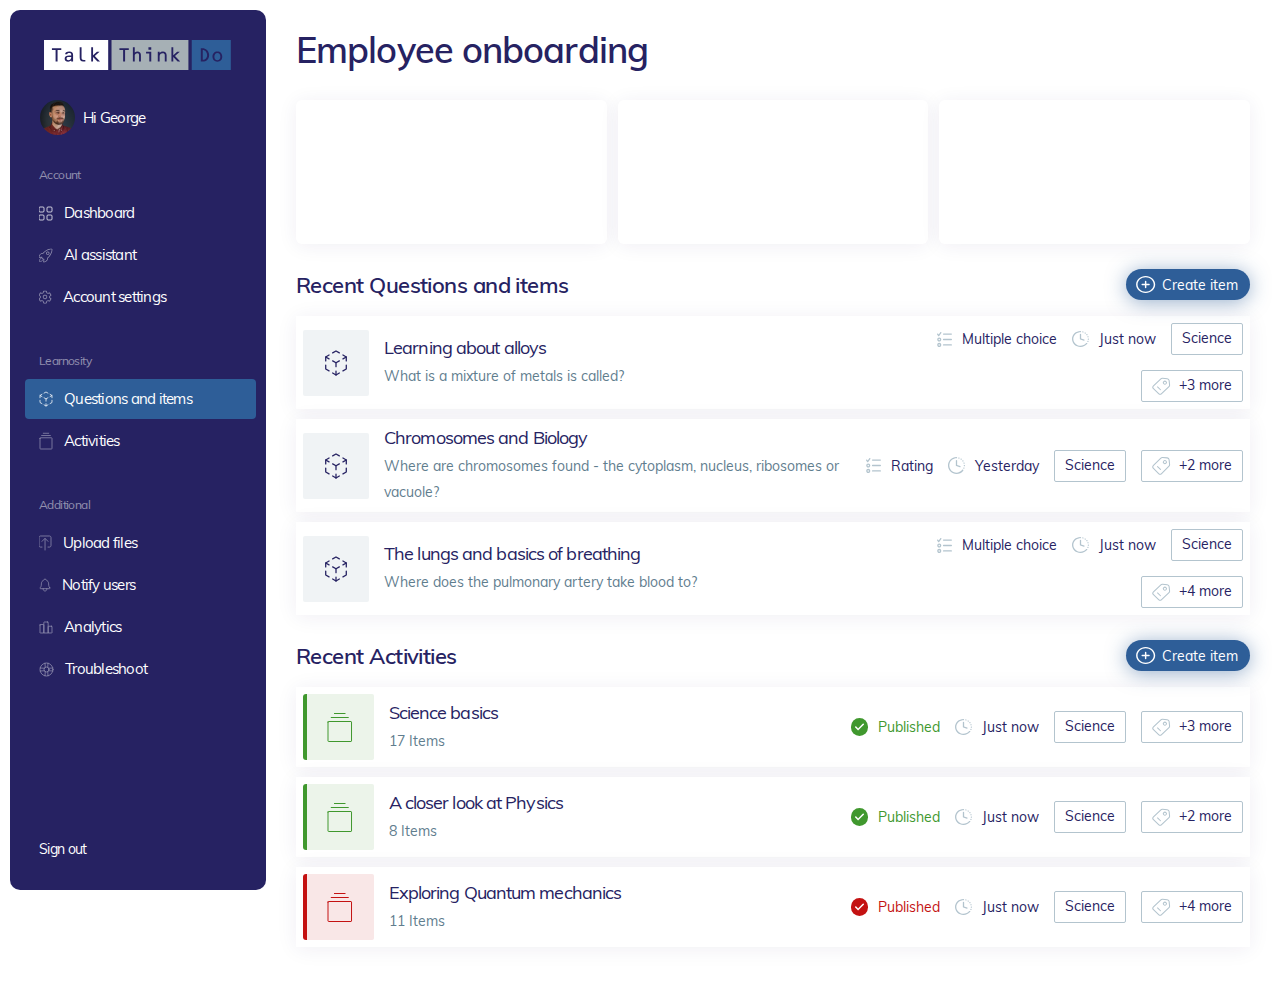
==== commit a8799608: "new udpate 2" ====
--- a/index.html
+++ b/index.html
@@ -6,36 +6,57 @@
   <meta name="viewport" content="width=device-width, initial-scale=1.0">
   <title>Talk Think Do</title>
 
-  <link rel="apple-touch-icon" sizes="180x180" href="/img/logo-ttd-line.svg">
-  <link rel="icon" type="image/png" sizes="192x192" href="/img/logo-ttd-line.svg">
-  <link rel="icon" type="image/png" sizes="32x32" href="/img/logo-ttd-line.svg">
-  <link rel="icon" type="image/png" sizes="96x96" href="/img/logo-ttd-line.svg">
-  <link rel="icon" type="image/png" sizes="16x16" href="/img/logo-ttd-line.svg">
+  <link rel="apple-touch-icon" sizes="180x180" href="./img/logo-ttd-line.svg">
+  <link rel="icon" type="image/png" sizes="192x192" href="./img/logo-ttd-line.svg">
+  <link rel="icon" type="image/png" sizes="32x32" href="./img/logo-ttd-line.svg">
+  <link rel="icon" type="image/png" sizes="96x96" href="./img/logo-ttd-line.svg">
+  <link rel="icon" type="image/png" sizes="16x16" href="./img/logo-ttd-line.svg">
 
   <link rel="stylesheet" href="https://cdn.jsdelivr.net/npm/bootstrap-icons@1.11.1/font/bootstrap-icons.css">
-  <link rel="stylesheet" href="/fonts/style.css">
-  <link rel="stylesheet" href="/css/style.min.css">
+  <link rel="stylesheet" href="./fonts/style.css">
+  <link rel="stylesheet" href="./css/style.min.css">
 </head>
 
 <body>
-
+  <header class=" xlg:hidden bg-Primary text-White  py-3 fixed top-0 left-0 w-full z-20">
+    <div class="px-4 flex flex-wrap justify-between gap-3">
+      <button class="leftMenu"><svg xmlns="http://www.w3.org/2000/svg" width="30" height="30" fill="currentColor"
+          class="bi bi-list" viewBox="0 0 16 16">
+          <path fill-rule="evenodd"
+            d="M2.5 12a.5.5 0 0 1 .5-.5h10a.5.5 0 0 1 0 1H3a.5.5 0 0 1-.5-.5zm0-4a.5.5 0 0 1 .5-.5h10a.5.5 0 0 1 0 1H3a.5.5 0 0 1-.5-.5zm0-4a.5.5 0 0 1 .5-.5h10a.5.5 0 0 1 0 1H3a.5.5 0 0 1-.5-.5z" />
+        </svg></button>
+      <a href="index.html"><img src="img/logo-ttd-line.svg" alt="img"></a>
+
+    </div>
+  </header>
 
   <!-- wrapper start  -->
-  <div class="wrapper p-10px">
+  <div class="wrapper xlg:p-10px xlg:pt-0 pt-16">
     <!-- flex body wrapper start  -->
     <div>
       <!-- main left items start  -->
-      <div class=" w-64 bg-White fixed left-10px top-10px">
-        <div class=" navWrapp bg-Primary text-White py-30px  px-15px rounded-10px z-50">
+      <div
+        class="leftMenuBody w-0 -left-96 xlg:w-64  z-50 bg-White  fixed  xlg:left-10px xlg:top-10px xlg:rounded-10px">
+        <!-- Chnages some class for mobile -->
+        <div class=" navWrapp bg-Primary text-White py-30px  xlg:px-15px xlg:rounded-10px z-50">
+          <!-- Chnages some class for mobile -->
+          <!-- cross button for mobile  -->
+          <div class="xlg:hidden block text-right mb-3 -mt-3 pr-4">
+            <button class="cross "><svg xmlns="http://www.w3.org/2000/svg" width="22" height="22" fill="currentColor"
+                class="bi bi-x-lg" viewBox="0 0 16 16">
+                <path
+                  d="M2.146 2.854a.5.5 0 1 1 .708-.708L8 7.293l5.146-5.147a.5.5 0 0 1 .708.708L8.707 8l5.147 5.146a.5.5 0 0 1-.708.708L8 8.707l-5.146 5.147a.5.5 0 0 1-.708-.708L7.293 8 2.146 2.854Z" />
+              </svg></button>
+          </div>
           <!-- logo start  -->
           <div class="logo mb-30px px-15px h-30px">
-            <a href="index.html"><img src="/img/logo-ttd-line.svg" alt="logo" class="m-auto text-center w-188px"></a>
+            <a href="index.html"><img src="./img/logo-ttd-line.svg" alt="logo" class="m-auto text-center w-188px"></a>
           </div>
           <!-- logo  end -->
           <!-- userPro start  -->
           <div class="userPro pb-30px px-15px">
             <a href="" class="flex items-start">
-              <img src="/img/img-profile.png" alt="user" class="w-35px h-35px rounded-full self-center">
+              <img src="./img/img-profile.png" alt="user" class="w-35px h-35px rounded-full self-center">
               <span class="flex-1 self-center ml-2 text-White text-xsm leading-5 tracking-tighter">
                 <span>Hi George</span>
               </span>
@@ -50,7 +71,7 @@
               <ul>
                 <!-- single item start  -->
                 <li>
-                  <a href="index.html" class="commonNavItem  active">
+                  <a href="index.html" class="commonNavItem  ">
                     <svg xmlns="http://www.w3.org/2000/svg" class="self-center" width="14" height="15"
                       viewBox="0 0 14 15" fill="none">
                       <g opacity="1">
@@ -111,7 +132,7 @@
               <ul>
                 <!-- single item start  -->
                 <li>
-                  <a href="QuestionsAndItems.html" class="commonNavItem">
+                  <a href="QuestionsAndItems.html" class="commonNavItem active">
                     <svg xmlns="http://www.w3.org/2000/svg" width="14" height="16" viewBox="0 0 14 16" fill="none">
                       <g opacity="0.5">
                         <path d="M2.95 3.32495L1 4.48741V6.76177" stroke="white" stroke-width="0.75"
@@ -285,27 +306,28 @@
       </div>
       <!-- main left items end -->
       <!-- main right items start  -->
-      <div class=" w-full pl-64">
-        <div class="py-30px pl-30px pr-5">
+      <div class=" w-full xlg:pl-64">
+        <div class="commonPadding">
 
           <!-- Employee onboarding start  -->
           <div class="Employee ">
-            <h2 class="text-4xl leading-[45px] text-Primary tracking-tight font-semibold pb-30px">Employee onboarding
+            <h2 class="lg:text-4xl text-2xl leading-[45px] text-Primary tracking-tight font-semibold pb-30px">Employee
+              onboarding
             </h2>
-            <div class="grid grid-cols-3 gap-11px">
+            <div class="grid lg:grid-cols-3 grid-cols-1 gap-11px">
               <!-- single item start  -->
               <div>
-                <div class="bg-White w-full h-36 shadow-[0_2px_20px_0_rgba(38,34,98,0.07)] rounded-md"></div>
+                <div class="bg-White w-full h-36 shadow-4xl rounded-md"></div>
               </div>
               <!-- single item end -->
               <!-- single item start  -->
               <div>
-                <div class="bg-White w-full h-36 shadow-[0_2px_20px_0_rgba(38,34,98,0.07)] rounded-md"></div>
+                <div class="bg-White w-full h-36 shadow-4xl rounded-md"></div>
               </div>
               <!-- single item end -->
               <!-- single item start  -->
               <div>
-                <div class="bg-White w-full h-36 shadow-[0_2px_20px_0_rgba(38,34,98,0.07)] rounded-md"></div>
+                <div class="bg-White w-full h-36 shadow-4xl rounded-md"></div>
               </div>
               <!-- single item end -->
             </div>
@@ -314,11 +336,10 @@
           <!-- Recent Questions and items start  -->
           <div class="pt-25px">
             <!-- top item start  -->
-            <div class="flex justify-between items-center flex-wrap pb-4">
-              <h4 class="text-22px self-center text-Primary font-semibold leading-7 tracking-tight">Recent Questions
+            <div class="commonItem11">
+              <h4 class="commonItem12">Recent Questions
                 and items</h4>
-              <button type="button"
-                class="self-center  bg-Secondary shadow-[0_2px_20px_0_rgba(46,94,152,0.5)] rounded-[18px] pl-10px pr-3 py-[2.5px] text-sm leading-[26px] text-White flex gap-[6px]">
+              <button type="button" class="commonItem1">
                 <svg xmlns="http://www.w3.org/2000/svg" width="20" class="self-center" height="17" viewBox="0 0 20 17"
                   fill="none">
                   <path fill-rule="evenodd" clip-rule="evenodd"
@@ -332,13 +353,11 @@
             <div class="">
 
               <!-- single item start  -->
-              <a href=""
-                class="grid grid-cols-12 p-[7px] bg-White shadow-[0_2px_20px_0_rgba(38,34,98,0.07)] mb-10px last:mb-0">
+              <a href="" class="commonItem2">
                 <!-- left item start  -->
                 <span class="col-span-7 self-center">
                   <span class="flex items-start ">
-                    <span
-                      class="bg-ButtonBorderColorOp2 w-66px h-66px rounded-sm text-White flex justify-center items-center text-2xl self-center">
+                    <span class="commonItem7">
                       <svg xmlns="http://www.w3.org/2000/svg" width="24" height="28" viewBox="0 0 14 16" fill="none">
                         <path d="M2.95 3.32495L1 4.48741V6.76177" stroke="#262262" stroke-width="0.75"
                           stroke-linecap="round" stroke-linejoin="round" />
@@ -365,7 +384,7 @@
                       </svg>
                     </span>
                     <span class="flex-1 ml-15px self-center">
-                      <span class="block text-Primary text-lg leading-6 tracking-tighter mb-[3px]">Learning about
+                      <span class="commonItem6">Learning about
                         alloys</span>
                       <span class="block text-colorP text-sm leading-[26px]">What is a mixture of metals is
                         called?</span>
@@ -376,26 +395,24 @@
                 <!-- right item start  -->
                 <span class="col-span-5 self-center">
                   <!-- single tiem start  -->
-                  <span class="flex justify-end gap-15px flex-wrap">
-                    <!-- inner single item start  -->
-                    <span class="flex flex-wrap gap-10px  text-Primary text-sm leading-[26px]">
+                  <span class="commonButton2Inner">
+                    <!-- inner single item start  -->
+                    <span class="commonItem5">
                       <img src="img/ico-type.svg" alt="img" class="self-center">
                       <span class="self-center">Multiple
                         choice</span></span>
                     <!-- inner single item end -->
                     <!-- inner single item start  -->
-                    <span class="flex flex-wrap gap-10px  text-Primary text-sm leading-[26px]"><img
-                        src="img/ico-clock.svg" alt="img" class="self-center"> <span class="self-center">Just
+                    <span class="commonItem5"><img src="img/ico-clock.svg" alt="img" class="self-center"> <span
+                        class="self-center">Just
                         now</span></span>
                     <!-- inner single item end -->
                     <!-- inner single item start  -->
-                    <span
-                      class="flex flex-wrap gap-10px  text-Primary text-sm leading-[26px] border border-ButtonBorderColor border-solid px-10px pt-[1px] pb-[3px] rounded-sm">
+                    <span class="commonItem3">
                       <span class="self-center">Science</span></span>
                     <!-- inner single item end -->
                     <!-- inner single item start  -->
-                    <span
-                      class="flex flex-wrap gap-[6.5px]  text-Primary text-sm leading-[26px] border border-ButtonBorderColor border-solid px-10px pt-[1px] pb-[3px] rounded-sm">
+                    <span class="commonItem4">
                       <img src="img/ico-tag.svg" alt="img" class="self-center">
                       <span class="self-center">+3 more</span></span>
                     <!-- inner single item end -->
@@ -407,13 +424,11 @@
               <!-- single item end -->
 
               <!-- single item start  -->
-              <a href=""
-                class="grid grid-cols-12 p-[7px] bg-White shadow-[0_2px_20px_0_rgba(38,34,98,0.07)] mb-10px last:mb-0">
+              <a href="" class="commonItem2">
                 <!-- left item start  -->
                 <span class="col-span-7 self-center">
                   <span class="flex items-start ">
-                    <span
-                      class="bg-ButtonBorderColorOp2 w-66px h-66px rounded-sm text-White flex justify-center items-center text-2xl self-center">
+                    <span class="commonItem7">
                       <svg xmlns="http://www.w3.org/2000/svg" width="24" height="28" viewBox="0 0 14 16" fill="none">
                         <path d="M2.95 3.32495L1 4.48741V6.76177" stroke="#262262" stroke-width="0.75"
                           stroke-linecap="round" stroke-linejoin="round" />
@@ -440,7 +455,7 @@
                       </svg>
                     </span>
                     <span class="flex-1 ml-15px self-center">
-                      <span class="block text-Primary text-lg leading-6 tracking-tighter mb-[3px]">Chromosomes and
+                      <span class="commonItem6">Chromosomes and
                         Biology</span>
                       <span class="block text-colorP text-sm leading-[26px]">Where are chromosomes found - the
                         cytoplasm, nucleus, ribosomes or vacuole?</span>
@@ -451,25 +466,22 @@
                 <!-- right item start  -->
                 <span class="col-span-5 self-center">
                   <!-- single tiem start  -->
-                  <span class="flex justify-end gap-15px flex-wrap">
-                    <!-- inner single item start  -->
-                    <span class="flex flex-wrap gap-10px  text-Primary text-sm leading-[26px]">
+                  <span class="commonButton2Inner">
+                    <!-- inner single item start  -->
+                    <span class="commonItem5">
                       <img src="img/ico-type.svg" alt="img" class="self-center">
                       <span class="self-center">Rating</span></span>
                     <!-- inner single item end -->
                     <!-- inner single item start  -->
-                    <span class="flex flex-wrap gap-10px  text-Primary text-sm leading-[26px]"><img
-                        src="img/ico-clock.svg" alt="img" class="self-center"> <span
+                    <span class="commonItem5"><img src="img/ico-clock.svg" alt="img" class="self-center"> <span
                         class="self-center">Yesterday</span></span>
                     <!-- inner single item end -->
                     <!-- inner single item start  -->
-                    <span
-                      class="flex flex-wrap gap-10px  text-Primary text-sm leading-[26px] border border-ButtonBorderColor border-solid px-10px pt-[1px] pb-[3px] rounded-sm">
+                    <span class="commonItem3">
                       <span class="self-center">Science</span></span>
                     <!-- inner single item end -->
                     <!-- inner single item start  -->
-                    <span
-                      class="flex flex-wrap gap-[6.5px]  text-Primary text-sm leading-[26px] border border-ButtonBorderColor border-solid px-10px pt-[1px] pb-[3px] rounded-sm">
+                    <span class="commonItem4">
                       <img src="img/ico-tag.svg" alt="img" class="self-center">
                       <span class="self-center">+2 more</span></span>
                     <!-- inner single item end -->
@@ -480,13 +492,11 @@
               </a>
               <!-- single item end -->
               <!-- single item start  -->
-              <a href=""
-                class="grid grid-cols-12 p-[7px] bg-White shadow-[0_2px_20px_0_rgba(38,34,98,0.07)] mb-10px last:mb-0">
+              <a href="" class="commonItem2">
                 <!-- left item start  -->
                 <span class="col-span-7 self-center">
                   <span class="flex items-start ">
-                    <span
-                      class="bg-ButtonBorderColorOp2 w-66px h-66px rounded-sm text-White flex justify-center items-center text-2xl self-center">
+                    <span class="commonItem7">
                       <svg xmlns="http://www.w3.org/2000/svg" width="24" height="28" viewBox="0 0 14 16" fill="none">
                         <path d="M2.95 3.32495L1 4.48741V6.76177" stroke="#262262" stroke-width="0.75"
                           stroke-linecap="round" stroke-linejoin="round" />
@@ -513,7 +523,7 @@
                       </svg>
                     </span>
                     <span class="flex-1 ml-15px self-center">
-                      <span class="block text-Primary text-lg leading-6 tracking-tighter mb-[3px]">The lungs and basics
+                      <span class="commonItem6">The lungs and basics
                         of breathing</span>
                       <span class="block text-colorP text-sm leading-[26px]">Where does the pulmonary artery take blood
                         to?</span>
@@ -524,26 +534,24 @@
                 <!-- right item start  -->
                 <span class="col-span-5 self-center">
                   <!-- single tiem start  -->
-                  <span class="flex justify-end gap-15px flex-wrap">
-                    <!-- inner single item start  -->
-                    <span class="flex flex-wrap gap-10px  text-Primary text-sm leading-[26px]">
+                  <span class="commonButton2Inner">
+                    <!-- inner single item start  -->
+                    <span class="commonItem5">
                       <img src="img/ico-type.svg" alt="img" class="self-center">
                       <span class="self-center">Multiple
                         choice</span></span>
                     <!-- inner single item end -->
                     <!-- inner single item start  -->
-                    <span class="flex flex-wrap gap-10px  text-Primary text-sm leading-[26px]"><img
-                        src="img/ico-clock.svg" alt="img" class="self-center"> <span class="self-center">Just
+                    <span class="commonItem5"><img src="img/ico-clock.svg" alt="img" class="self-center"> <span
+                        class="self-center">Just
                         now</span></span>
                     <!-- inner single item end -->
                     <!-- inner single item start  -->
-                    <span
-                      class="flex flex-wrap gap-10px  text-Primary text-sm leading-[26px] border border-ButtonBorderColor border-solid px-10px pt-[1px] pb-[3px] rounded-sm">
+                    <span class="commonItem3">
                       <span class="self-center">Science</span></span>
                     <!-- inner single item end -->
                     <!-- inner single item start  -->
-                    <span
-                      class="flex flex-wrap gap-[6.5px]  text-Primary text-sm leading-[26px] border border-ButtonBorderColor border-solid px-10px pt-[1px] pb-[3px] rounded-sm">
+                    <span class="commonItem4">
                       <img src="img/ico-tag.svg" alt="img" class="self-center">
                       <span class="self-center">+4 more</span></span>
                     <!-- inner single item end -->
@@ -561,11 +569,10 @@
           <!-- Recent Questions and items start  -->
           <div class="pt-25px">
             <!-- top item start  -->
-            <div class="flex justify-between items-center flex-wrap pb-4">
-              <h4 class="text-22px self-center text-Primary font-semibold leading-7 tracking-tight">Recent Activities
+            <div class="commonItem11">
+              <h4 class="commonItem12">Recent Activities
               </h4>
-              <button type="button"
-                class="self-center  bg-Secondary shadow-[0_2px_20px_0_rgba(46,94,152,0.5)] rounded-[18px] pl-10px pr-3 py-[2.5px] text-sm leading-[26px] text-White flex gap-[6px]">
+              <button type="button" class="commonItem1">
                 <svg xmlns="http://www.w3.org/2000/svg" width="20" class="self-center" height="17" viewBox="0 0 20 17"
                   fill="none">
                   <path fill-rule="evenodd" clip-rule="evenodd"
@@ -579,13 +586,11 @@
             <div class="">
 
               <!-- single item start  -->
-              <a href=""
-                class="grid grid-cols-12 p-[7px] bg-White shadow-[0_2px_20px_0_rgba(38,34,98,0.07)] mb-10px last:mb-0">
+              <a href="" class="commonItem2">
                 <!-- left item start  -->
                 <span class="col-span-7 self-center">
                   <span class="flex items-start ">
-                    <span
-                      class="bg-PublishedOp01 w-[70.55px] h-66px rounded-sm text-White flex justify-center items-center text-2xl self-center border-l-[4.28px] border-Published border-solid rounded-s-[3px] ">
+                    <span class="commonItem10 ">
                       <svg xmlns="http://www.w3.org/2000/svg" width="26" height="29" viewBox="0 0 26 29" fill="none">
                         <g opacity="1">
                           <path d="M7.41406 0.5H18.105" stroke="#40982E" stroke-linecap="round" />
@@ -597,7 +602,7 @@
                       </svg>
                     </span>
                     <span class="flex-1 ml-15px self-center">
-                      <span class="block text-Primary text-lg leading-6 tracking-tighter mb-[3px]">Science basics</span>
+                      <span class="commonItem6">Science basics</span>
                       <span class="block text-colorP text-sm leading-[26px]">17 Items</span>
                     </span>
                   </span>
@@ -606,9 +611,9 @@
                 <!-- right item start  -->
                 <span class="col-span-5 self-center">
                   <!-- single tiem start  -->
-                  <span class="flex justify-end gap-15px flex-wrap">
-                    <!-- inner single item start  -->
-                    <span class="flex flex-wrap gap-10px  text-Primary text-sm leading-[26px]">
+                  <span class="commonButton2Inner">
+                    <!-- inner single item start  -->
+                    <span class="commonItem5">
                       <span
                         class="bg-Published w-[17px] h-[18.18px] flex justify-center items-center rounded-full p-1 self-center">
                         <svg xmlns="http://www.w3.org/2000/svg" width="12" height="10" viewBox="0 0 12 10" fill="none">
@@ -619,18 +624,16 @@
                       <span class="self-center text-Published">Published</span></span>
                     <!-- inner single item end -->
                     <!-- inner single item start  -->
-                    <span class="flex flex-wrap gap-10px  text-Primary text-sm leading-[26px]"><img
-                        src="img/ico-clock.svg" alt="img" class="self-center"> <span class="self-center">Just
+                    <span class="commonItem5"><img src="img/ico-clock.svg" alt="img" class="self-center"> <span
+                        class="self-center">Just
                         now</span></span>
                     <!-- inner single item end -->
                     <!-- inner single item start  -->
-                    <span
-                      class="flex flex-wrap gap-10px  text-Primary text-sm leading-[26px] border border-ButtonBorderColor border-solid px-10px pt-[1px] pb-[3px] rounded-sm">
+                    <span class="commonItem3">
                       <span class="self-center">Science</span></span>
                     <!-- inner single item end -->
                     <!-- inner single item start  -->
-                    <span
-                      class="flex flex-wrap gap-[6.5px]  text-Primary text-sm leading-[26px] border border-ButtonBorderColor border-solid px-10px pt-[1px] pb-[3px] rounded-sm">
+                    <span class="commonItem4">
                       <img src="img/ico-tag.svg" alt="img" class="self-center">
                       <span class="self-center">+3 more</span></span>
                     <!-- inner single item end -->
@@ -646,13 +649,11 @@
 
 
               <!-- single item start  -->
-              <a href=""
-                class="grid grid-cols-12 p-[7px] bg-White shadow-[0_2px_20px_0_rgba(38,34,98,0.07)] mb-10px last:mb-0">
+              <a href="" class="commonItem2">
                 <!-- left item start  -->
                 <span class="col-span-7 self-center">
                   <span class="flex items-start ">
-                    <span
-                      class="bg-PublishedOp01 w-[70.55px] h-66px rounded-sm text-White flex justify-center items-center text-2xl self-center border-l-[4.28px] border-Published border-solid rounded-s-[3px] ">
+                    <span class="commonItem10 ">
                       <svg xmlns="http://www.w3.org/2000/svg" width="26" height="29" viewBox="0 0 26 29" fill="none">
                         <g opacity="1">
                           <path d="M7.41406 0.5H18.105" stroke="#40982E" stroke-linecap="round" />
@@ -664,7 +665,7 @@
                       </svg>
                     </span>
                     <span class="flex-1 ml-15px self-center">
-                      <span class="block text-Primary text-lg leading-6 tracking-tighter mb-[3px]">A closer look at
+                      <span class="commonItem6">A closer look at
                         Physics</span>
                       <span class="block text-colorP text-sm leading-[26px]">8 Items</span>
                     </span>
@@ -674,9 +675,9 @@
                 <!-- right item start  -->
                 <span class="col-span-5 self-center">
                   <!-- single tiem start  -->
-                  <span class="flex justify-end gap-15px flex-wrap">
-                    <!-- inner single item start  -->
-                    <span class="flex flex-wrap gap-10px  text-Primary text-sm leading-[26px]">
+                  <span class="commonButton2Inner">
+                    <!-- inner single item start  -->
+                    <span class="commonItem5">
                       <span
                         class="bg-Published w-[17px] h-[18.18px] flex justify-center items-center rounded-full p-1 self-center">
                         <svg xmlns="http://www.w3.org/2000/svg" width="12" height="10" viewBox="0 0 12 10" fill="none">
@@ -687,18 +688,16 @@
                       <span class="self-center text-Published">Published</span></span>
                     <!-- inner single item end -->
                     <!-- inner single item start  -->
-                    <span class="flex flex-wrap gap-10px  text-Primary text-sm leading-[26px]"><img
-                        src="img/ico-clock.svg" alt="img" class="self-center"> <span class="self-center">Just
+                    <span class="commonItem5"><img src="img/ico-clock.svg" alt="img" class="self-center"> <span
+                        class="self-center">Just
                         now</span></span>
                     <!-- inner single item end -->
                     <!-- inner single item start  -->
-                    <span
-                      class="flex flex-wrap gap-10px  text-Primary text-sm leading-[26px] border border-ButtonBorderColor border-solid px-10px pt-[1px] pb-[3px] rounded-sm">
+                    <span class="commonItem3">
                       <span class="self-center">Science</span></span>
                     <!-- inner single item end -->
                     <!-- inner single item start  -->
-                    <span
-                      class="flex flex-wrap gap-[6.5px]  text-Primary text-sm leading-[26px] border border-ButtonBorderColor border-solid px-10px pt-[1px] pb-[3px] rounded-sm">
+                    <span class="commonItem4">
                       <img src="img/ico-tag.svg" alt="img" class="self-center">
                       <span class="self-center">+2 more</span></span>
                     <!-- inner single item end -->
@@ -714,8 +713,7 @@
 
 
               <!-- single item start  -->
-              <a href=""
-                class="grid grid-cols-12 p-[7px] bg-White shadow-[0_2px_20px_0_rgba(38,34,98,0.07)] mb-10px last:mb-0">
+              <a href="" class="commonItem2">
                 <!-- left item start  -->
                 <span class="col-span-7 self-center">
                   <span class="flex items-start ">
@@ -732,7 +730,7 @@
                       </svg>
                     </span>
                     <span class="flex-1 ml-15px self-center">
-                      <span class="block text-Primary text-lg leading-6 tracking-tighter mb-[3px]">Exploring Quantum
+                      <span class="commonItem6">Exploring Quantum
                         mechanics</span>
                       <span class="block text-colorP text-sm leading-[26px]">11 Items</span>
                     </span>
@@ -742,9 +740,9 @@
                 <!-- right item start  -->
                 <span class="col-span-5 self-center">
                   <!-- single tiem start  -->
-                  <span class="flex justify-end gap-15px flex-wrap">
-                    <!-- inner single item start  -->
-                    <span class="flex flex-wrap gap-10px  text-Primary text-sm leading-[26px]">
+                  <span class="commonButton2Inner">
+                    <!-- inner single item start  -->
+                    <span class="commonItem5">
                       <span
                         class="bg-Draft w-[17px] h-[18.18px] flex justify-center items-center rounded-full p-1 self-center">
                         <svg xmlns="http://www.w3.org/2000/svg" width="12" height="10" viewBox="0 0 12 10" fill="none">
@@ -755,18 +753,16 @@
                       <span class="self-center text-Draft">Published</span></span>
                     <!-- inner single item end -->
                     <!-- inner single item start  -->
-                    <span class="flex flex-wrap gap-10px  text-Primary text-sm leading-[26px]"><img
-                        src="img/ico-clock.svg" alt="img" class="self-center"> <span class="self-center">Just
+                    <span class="commonItem5"><img src="img/ico-clock.svg" alt="img" class="self-center"> <span
+                        class="self-center">Just
                         now</span></span>
                     <!-- inner single item end -->
                     <!-- inner single item start  -->
-                    <span
-                      class="flex flex-wrap gap-10px  text-Primary text-sm leading-[26px] border border-ButtonBorderColor border-solid px-10px pt-[1px] pb-[3px] rounded-sm">
+                    <span class="commonItem3">
                       <span class="self-center">Science</span></span>
                     <!-- inner single item end -->
                     <!-- inner single item start  -->
-                    <span
-                      class="flex flex-wrap gap-[6.5px]  text-Primary text-sm leading-[26px] border border-ButtonBorderColor border-solid px-10px pt-[1px] pb-[3px] rounded-sm">
+                    <span class="commonItem4">
                       <img src="img/ico-tag.svg" alt="img" class="self-center">
                       <span class="self-center">+4 more</span></span>
                     <!-- inner single item end -->
@@ -796,7 +792,23 @@
   <!-- wrapper end -->
 
 
-  <script src="/index.js" type="module"></script>
+  <script src="./index.js" type="module"></script>
+  <script>
+
+    // menu humburger
+    const leftMenu = document.querySelector('.leftMenu');
+    const leftMenuBody = document.querySelector('.leftMenuBody');
+    const crossBtn = document.querySelector('.cross');
+
+    function openLeftMenuBody() {
+      leftMenuBody.classList.toggle('ShowLeftMenu');
+    }
+    function hideItem() {
+      leftMenuBody.classList.toggle('ShowLeftMenu');
+    }
+    crossBtn.addEventListener('click', hideItem);
+    leftMenu.addEventListener('click', openLeftMenuBody);
+  </script>
 </body>
 
 </html>--- a/css/style.min.css
+++ b/css/style.min.css
@@ -1 +1 @@
-/*! tailwindcss v3.3.4 | MIT License | https://tailwindcss.com*/*,:after,:before{box-sizing:border-box;border:0 solid}:after,:before{--tw-content:""}html{line-height:1.5;-webkit-text-size-adjust:100%;-moz-tab-size:4;-o-tab-size:4;tab-size:4;font-family:ui-sans-serif,system-ui,-apple-system,BlinkMacSystemFont,Segoe UI,Roboto,Helvetica Neue,Arial,Noto Sans,sans-serif,Apple Color Emoji,Segoe UI Emoji,Segoe UI Symbol,Noto Color Emoji;font-feature-settings:normal;font-variation-settings:normal}body{margin:0;line-height:inherit}hr{height:0;color:inherit;border-top-width:1px}abbr:where([title]){-webkit-text-decoration:underline dotted;text-decoration:underline dotted}h1,h2,h3,h4,h5,h6{font-size:inherit;font-weight:inherit}a{color:inherit;text-decoration:inherit}b,strong{font-weight:bolder}code,kbd,pre,samp{font-family:ui-monospace,SFMono-Regular,Menlo,Monaco,Consolas,Liberation Mono,Courier New,monospace;font-size:1em}small{font-size:80%}sub,sup{font-size:75%;line-height:0;position:relative;vertical-align:initial}sub{bottom:-.25em}sup{top:-.5em}table{text-indent:0;border-color:inherit;border-collapse:collapse}button,input,optgroup,select,textarea{font-family:inherit;font-feature-settings:inherit;font-variation-settings:inherit;font-size:100%;font-weight:inherit;line-height:inherit;color:inherit;margin:0;padding:0}button,select{text-transform:none}[type=button],[type=reset],[type=submit],button{-webkit-appearance:button;background-color:initial;background-image:none}:-moz-focusring{outline:auto}:-moz-ui-invalid{box-shadow:none}progress{vertical-align:initial}::-webkit-inner-spin-button,::-webkit-outer-spin-button{height:auto}[type=search]{-webkit-appearance:textfield;outline-offset:-2px}::-webkit-search-decoration{-webkit-appearance:none}::-webkit-file-upload-button{-webkit-appearance:button;font:inherit}summary{display:list-item}blockquote,dd,dl,figure,h1,h2,h3,h4,h5,h6,hr,p,pre{margin:0}fieldset{margin:0}fieldset,legend{padding:0}menu,ol,ul{list-style:none;margin:0;padding:0}dialog{padding:0}textarea{resize:vertical}input::-moz-placeholder,textarea::-moz-placeholder{opacity:1;color:#9ca3af}input::placeholder,textarea::placeholder{opacity:1;color:#9ca3af}[role=button],button{cursor:pointer}:disabled{cursor:default}audio,canvas,embed,iframe,img,object,svg,video{display:block;vertical-align:middle}img,video{max-width:100%;height:auto}[hidden]{display:none}body,html{font-family:Muli}*,::backdrop,:after,:before{--tw-border-spacing-x:0;--tw-border-spacing-y:0;--tw-translate-x:0;--tw-translate-y:0;--tw-rotate:0;--tw-skew-x:0;--tw-skew-y:0;--tw-scale-x:1;--tw-scale-y:1;--tw-pan-x: ;--tw-pan-y: ;--tw-pinch-zoom: ;--tw-scroll-snap-strictness:proximity;--tw-gradient-from-position: ;--tw-gradient-via-position: ;--tw-gradient-to-position: ;--tw-ordinal: ;--tw-slashed-zero: ;--tw-numeric-figure: ;--tw-numeric-spacing: ;--tw-numeric-fraction: ;--tw-ring-inset: ;--tw-ring-offset-width:0px;--tw-ring-offset-color:#fff;--tw-ring-color:#3b82f680;--tw-ring-offset-shadow:0 0 #0000;--tw-ring-shadow:0 0 #0000;--tw-shadow:0 0 #0000;--tw-shadow-colored:0 0 #0000;--tw-blur: ;--tw-brightness: ;--tw-contrast: ;--tw-grayscale: ;--tw-hue-rotate: ;--tw-invert: ;--tw-saturate: ;--tw-sepia: ;--tw-drop-shadow: ;--tw-backdrop-blur: ;--tw-backdrop-brightness: ;--tw-backdrop-contrast: ;--tw-backdrop-grayscale: ;--tw-backdrop-hue-rotate: ;--tw-backdrop-invert: ;--tw-backdrop-opacity: ;--tw-backdrop-saturate: ;--tw-backdrop-sepia: }.container{width:100%}@media (min-width:480px){.container{max-width:480px}}@media (min-width:768px){.container{max-width:768px}}@media (min-width:976px){.container{max-width:976px}}@media (min-width:1440px){.container{max-width:1440px}}@media (min-width:1536px){.container{max-width:1536px}}.active{--tw-bg-opacity:1!important;background-color:rgb(46 94 152/var(--tw-bg-opacity))!important}.commonNavTitle{margin-bottom:.5rem;padding-left:.875rem;font-size:.75rem;line-height:1.25rem;letter-spacing:-.05em;color:#ffffff80}.commonNavItem{margin-bottom:2px;display:flex;align-items:flex-start;border-radius:4px;padding:.625rem .875rem;--tw-text-opacity:1;color:rgb(255 255 255/var(--tw-text-opacity));transition-property:color,background-color,border-color,text-decoration-color,fill,stroke;transition-timing-function:cubic-bezier(.4,0,.2,1);transition-duration:.15s}.commonNavItem:hover{--tw-bg-opacity:1;background-color:rgb(46 94 152/var(--tw-bg-opacity))}.commonNavItem:hover,.commonNavItemText{--tw-text-opacity:1;color:rgb(255 255 255/var(--tw-text-opacity))}.commonNavItemText{margin-left:.6875rem;flex:1 1 0%;align-self:center;font-size:.9375rem;line-height:1.25rem;letter-spacing:-.05em}.fixed{position:fixed}.absolute{position:absolute}.relative{position:relative}.left-10px{left:.625rem}.left-\[22\.5px\]{left:22.5px}.right-0{right:0}.right-5{right:1.25rem}.top-0{top:0}.top-1\/2{top:50%}.top-10px{top:.625rem}.top-\[18px\]{top:18px}.z-10{z-index:10}.z-50{z-index:50}.col-span-5{grid-column:span 5/span 5}.col-span-6{grid-column:span 6/span 6}.col-span-7{grid-column:span 7/span 7}.m-0{margin:0}.m-auto{margin:auto}.-mr-\[5px\]{margin-right:-5px}.mb-10px{margin-bottom:.625rem}.mb-30px{margin-bottom:1.875rem}.mb-\[18px\]{margin-bottom:18px}.mb-\[3px\]{margin-bottom:3px}.ml-15px{margin-left:.9375rem}.ml-2{margin-left:.5rem}.ml-3{margin-left:.75rem}.ml-\[6\.5px\]{margin-left:6.5px}.mt-10px{margin-top:.625rem}.mt-2{margin-top:.5rem}.block{display:block}.inline-block{display:inline-block}.flex{display:flex}.inline-flex{display:inline-flex}.grid{display:grid}.hidden{display:none}.h-30px{height:1.875rem}.h-35px{height:2.188rem}.h-36{height:9rem}.h-66px{height:4.125rem}.h-\[18\.18px\]{height:18.18px}.h-full{height:100%}.max-h-full{max-height:100%}.w-14{width:3.5rem}.w-188px{width:11.75rem}.w-35px{width:2.188rem}.w-36{width:9rem}.w-64{width:16rem}.w-66px{width:4.125rem}.w-\[17px\]{width:17px}.w-\[248px\]{width:248px}.w-\[70\.55px\]{width:70.55px}.w-full{width:100%}.min-w-\[112px\]{min-width:112px}.max-w-full{max-width:100%}.flex-1{flex:1 1 0%}.origin-top-right{transform-origin:top right}.-translate-y-1\/2{--tw-translate-y:-50%;transform:translate(var(--tw-translate-x),var(--tw-translate-y)) rotate(var(--tw-rotate)) skewX(var(--tw-skew-x)) skewY(var(--tw-skew-y)) scaleX(var(--tw-scale-x)) scaleY(var(--tw-scale-y))}.resize{resize:both}.grid-cols-12{grid-template-columns:repeat(12,minmax(0,1fr))}.grid-cols-3{grid-template-columns:repeat(3,minmax(0,1fr))}.grid-cols-5{grid-template-columns:repeat(5,minmax(0,1fr))}.flex-wrap{flex-wrap:wrap}.items-start{align-items:flex-start}.items-center{align-items:center}.justify-start{justify-content:flex-start}.justify-end{justify-content:flex-end}.justify-center{justify-content:center}.justify-between{justify-content:space-between}.gap-1{gap:.25rem}.gap-10px{gap:.625rem}.gap-11px{gap:.6875rem}.gap-15px{gap:.9375rem}.gap-3{gap:.75rem}.gap-5{gap:1.25rem}.gap-\[11px\]{gap:11px}.gap-\[6\.5px\]{gap:6.5px}.gap-\[6px\]{gap:6px}.gap-\[9\.5px\]{gap:9.5px}.self-center{align-self:center}.overflow-hidden{overflow:hidden}.overflow-y-auto{overflow-y:auto}.rounded{border-radius:.25rem}.rounded-10px{border-radius:.625rem}.rounded-\[18px\]{border-radius:18px}.rounded-\[20\.5px\]{border-radius:20.5px}.rounded-full{border-radius:9999px}.rounded-md{border-radius:.375rem}.rounded-sm{border-radius:.125rem}.rounded-s-\[3px\]{border-start-start-radius:3px;border-end-start-radius:3px}.border{border-width:1px}.border-l-\[4\.28px\]{border-left-width:4.28px}.border-solid{border-style:solid}.border-ButtonBorderColor{--tw-border-opacity:1;border-color:rgb(179 196 206/var(--tw-border-opacity))}.border-Draft{--tw-border-opacity:1;border-color:rgb(196 18 18/var(--tw-border-opacity))}.border-Published{--tw-border-opacity:1;border-color:rgb(64 152 46/var(--tw-border-opacity))}.border-\[\#D0D6E1\]{--tw-border-opacity:1;border-color:rgb(208 214 225/var(--tw-border-opacity))}.border-\[\#DCE1E9\]{--tw-border-opacity:1;border-color:rgb(220 225 233/var(--tw-border-opacity))}.bg-ButtonBorderColorOp2{background-color:#b3c4ce33}.bg-Draft{--tw-bg-opacity:1;background-color:rgb(196 18 18/var(--tw-bg-opacity))}.bg-DraftOp5{background-color:#c412121a}.bg-Primary{--tw-bg-opacity:1;background-color:rgb(38 34 98/var(--tw-bg-opacity))}.bg-Published{--tw-bg-opacity:1;background-color:rgb(64 152 46/var(--tw-bg-opacity))}.bg-PublishedOp01{background-color:#40982e1a}.bg-Secondary{--tw-bg-opacity:1;background-color:rgb(46 94 152/var(--tw-bg-opacity))}.bg-White{--tw-bg-opacity:1;background-color:rgb(255 255 255/var(--tw-bg-opacity))}.bg-\[\#92A1BA\]{--tw-bg-opacity:1;background-color:rgb(146 161 186/var(--tw-bg-opacity))}.bg-color1{background-color:#92a1ba1a}.bg-transparent{background-color:initial}.bg-opacity-10{--tw-bg-opacity:0.1}.bg-none{background-image:none}.p-0{padding:0}.p-1{padding:.25rem}.p-10px{padding:.625rem}.p-5{padding:1.25rem}.p-\[7px\]{padding:7px}.px-10px{padding-left:.625rem;padding-right:.625rem}.px-15px{padding-left:.9375rem;padding-right:.9375rem}.px-2{padding-left:.5rem;padding-right:.5rem}.px-30px{padding-left:1.875rem;padding-right:1.875rem}.px-4{padding-left:1rem;padding-right:1rem}.px-\[15\.5px\]{padding-left:15.5px;padding-right:15.5px}.px-\[57\.5px\]{padding-left:57.5px;padding-right:57.5px}.py-1{padding-top:.25rem;padding-bottom:.25rem}.py-15px{padding-top:.9375rem;padding-bottom:.9375rem}.py-2{padding-top:.5rem;padding-bottom:.5rem}.py-30px{padding-top:1.875rem;padding-bottom:1.875rem}.py-5{padding-top:1.25rem;padding-bottom:1.25rem}.py-\[11px\]{padding-top:11px;padding-bottom:11px}.py-\[2\.5px\]{padding-top:2.5px;padding-bottom:2.5px}.py-\[5px\]{padding-top:5px;padding-bottom:5px}.py-\[7px\]{padding-top:7px;padding-bottom:7px}.py-\[8\.2px\]{padding-top:8.2px;padding-bottom:8.2px}.pb-12{padding-bottom:3rem}.pb-14{padding-bottom:3.5rem}.pb-3{padding-bottom:.75rem}.pb-30px{padding-bottom:1.875rem}.pb-4{padding-bottom:1rem}.pb-6{padding-bottom:1.5rem}.pb-8{padding-bottom:2rem}.pb-\[3px\]{padding-bottom:3px}.pl-10px{padding-left:.625rem}.pl-14px{padding-left:.875rem}.pl-30px{padding-left:1.875rem}.pl-64{padding-left:16rem}.pl-\[35px\]{padding-left:35px}.pr-3{padding-right:.75rem}.pr-5{padding-right:1.25rem}.pr-\[35px\]{padding-right:35px}.pr-\[60px\]{padding-right:60px}.pt-25px{padding-top:1.5625rem}.pt-30px{padding-top:1.875rem}.pt-4{padding-top:1rem}.pt-6{padding-top:1.5rem}.pt-\[1px\]{padding-top:1px}.text-left{text-align:left}.text-center{text-align:center}.text-22px{font-size:1.375rem}.text-2xl{font-size:1.5rem;line-height:2rem}.text-3xl{font-size:1.875rem;line-height:2.25rem}.text-4xl{font-size:2.25rem;line-height:2.5rem}.text-\[13px\]{font-size:13px}.text-\[14px\]{font-size:14px}.text-\[15px\]{font-size:15px}.text-base{font-size:1rem;line-height:1.5rem}.text-lg{font-size:1.125rem;line-height:1.75rem}.text-sm{font-size:.875rem;line-height:1.25rem}.text-xl{font-size:1.25rem;line-height:1.75rem}.text-xsm{font-size:.9375rem}.font-semibold{font-weight:600}.leading-5{line-height:1.25rem}.leading-6{line-height:1.5rem}.leading-7{line-height:1.75rem}.leading-\[20px\]{line-height:20px}.leading-\[26px\]{line-height:26px}.leading-\[45px\]{line-height:45px}.leading-tight{line-height:1.25}.tracking-tight{letter-spacing:-.025em}.tracking-tighter{letter-spacing:-.05em}.text-Draft{--tw-text-opacity:1;color:rgb(196 18 18/var(--tw-text-opacity))}.text-Primary{--tw-text-opacity:1;color:rgb(38 34 98/var(--tw-text-opacity))}.text-Published{--tw-text-opacity:1;color:rgb(64 152 46/var(--tw-text-opacity))}.text-White{--tw-text-opacity:1;color:rgb(255 255 255/var(--tw-text-opacity))}.text-\[\#063361\]{--tw-text-opacity:1;color:rgb(6 51 97/var(--tw-text-opacity))}.text-colorP{--tw-text-opacity:1;color:rgb(95 125 142/var(--tw-text-opacity))}.shadow-\[0_2px_20px_0_rgba\(38\2c 34\2c 98\2c 0\.07\)\]{--tw-shadow:0 2px 20px 0 #26226212;--tw-shadow-colored:0 2px 20px 0 var(--tw-shadow-color);box-shadow:var(--tw-ring-offset-shadow,0 0 #0000),var(--tw-ring-shadow,0 0 #0000),var(--tw-shadow)}.shadow-\[0_2px_20px_0_rgba\(46\2c 94\2c 152\2c 0\.5\)\]{--tw-shadow:0 2px 20px 0 #2e5e9880;--tw-shadow-colored:0 2px 20px 0 var(--tw-shadow-color)}.shadow-\[0_2px_20px_0_rgba\(46\2c 94\2c 152\2c 0\.5\)\],.shadow-lg{box-shadow:var(--tw-ring-offset-shadow,0 0 #0000),var(--tw-ring-shadow,0 0 #0000),var(--tw-shadow)}.shadow-lg{--tw-shadow:0 10px 15px -3px #0000001a,0 4px 6px -4px #0000001a;--tw-shadow-colored:0 10px 15px -3px var(--tw-shadow-color),0 4px 6px -4px var(--tw-shadow-color)}.ring-1{--tw-ring-offset-shadow:var(--tw-ring-inset) 0 0 0 var(--tw-ring-offset-width) var(--tw-ring-offset-color);--tw-ring-shadow:var(--tw-ring-inset) 0 0 0 calc(1px + var(--tw-ring-offset-width)) var(--tw-ring-color);box-shadow:var(--tw-ring-offset-shadow),var(--tw-ring-shadow),var(--tw-shadow,0 0 #0000)}.ring-Primary{--tw-ring-opacity:1;--tw-ring-color:rgb(38 34 98/var(--tw-ring-opacity))}.ring-opacity-5{--tw-ring-opacity:0.05}.filter{filter:var(--tw-blur) var(--tw-brightness) var(--tw-contrast) var(--tw-grayscale) var(--tw-hue-rotate) var(--tw-invert) var(--tw-saturate) var(--tw-sepia) var(--tw-drop-shadow)}.commonNav::-webkit-scrollbar,.filterWrapp::-webkit-scrollbar{width:6px;-webkit-transition:background .5s,width .5s;transition:background .5s,width .5s}.commonNav::-webkit-scrollbar-track,.filterWrapp::-webkit-scrollbar-track{box-shadow:none;border-radius:10px;-webkit-transition:background .5s;transition:background .5s}.commonNav::-webkit-scrollbar-thumb,.filterWrapp::-webkit-scrollbar-thumb{background:#0000;border-radius:10px;-webkit-transition:background .5s;transition:background .5s}.commonNav:hover::-webkit-scrollbar-thumb,.filterWrapp:hover::-webkit-scrollbar-thumb{background:#80808099;-webkit-transition:background .5s;transition:background .5s}.commonNavItem svg,.commonNavItem svg g{transition:opacity .5s;align-self:center}.commonNavItem:hover svg g{opacity:1;transition:opacity .5s}.tag{cursor:pointer;border-radius:3px;background-color:#44abb9;padding:2px 28px 2px 13px;color:#fff;font-size:14px;line-height:26px;position:relative}.tag:after,.tag:before{position:absolute;content:"";right:10px;top:50%;width:8px;height:1px;background-color:#fff}.tag:after{transform:translateY(-50%) rotate(45deg)}.tag:before{transform:translateY(-50%) rotate(135deg)}.slectArrow select{-webkit-appearance:none;-moz-appearance:none;appearance:none}.slectArrow:after{position:absolute;content:"";right:10px;top:45%;transform:translateX(-50%);width:12px;height:7px;background-image:url("data:image/svg+xml;charset=utf-8,%3Csvg xmlns='http://www.w3.org/2000/svg' width='12' height='7' fill='none'%3E%3Cpath stroke='%23262262' stroke-linecap='round' stroke-linejoin='round' d='m1 .875 5.181 5.181L11.362.875'/%3E%3C/svg%3E")}.active svg g{transition:opacity .5s;opacity:1!important}.accordion-button{cursor:pointer;transition:background-color .3s ease;position:relative;padding:6px 6px 6px 14px}.accordion-button:after{right:6px;top:6px;background-color:#d0d6e180;border-radius:4px;transition:background .5s}.accordion-button:after,.accordion-button:before{position:absolute;content:"";width:23px;height:23px}.accordion-button:before{right:5.5px;top:54%;transform:translateY(-50%) rotate(0deg);background-color:initial;background-image:url("data:image/svg+xml;charset=utf-8,%3Csvg xmlns='http://www.w3.org/2000/svg' width='23' height='23' fill='none'%3E%3Cpath fill='%23262262' d='M7 11h9v1H7z'/%3E%3Cpath fill='%23262262' d='M11 7h1v9h-1z'/%3E%3C/svg%3E");background-repeat:no-repeat;background-position:50%;background-size:100%;z-index:9;transition:background .5s,transform .5s}.accordion-button.activeBtn:before{background-image:url("data:image/svg+xml;charset=utf-8,%3Csvg xmlns='http://www.w3.org/2000/svg' width='23' height='23' fill='none'%3E%3Cpath fill='%23262262' d='M7 11h9v1H7z'/%3E%3C/svg%3E");transform:translateY(-50%) rotate(180deg)}.accordion-button.activeBtn:after{background-color:#f5f7fa}.accordion-button.activeBtn,.accordion-button:hover{background-color:#fff;box-shadow:0 2px 20px 0 #26226212;border-color:#fff}.accordion-content{max-height:0;overflow:hidden;transition:max-height .3s ease}.custom-checkbox input[type=checkbox]{display:none}.custom-checkbox label{cursor:pointer;transition:background-color .3s,border-color .3s;position:relative;padding-left:23px}.custom-checkbox label:before{position:absolute;content:"";width:16px;height:16px;left:0;top:50%;transform:translateY(-50%);background-color:#fff;border:1px solid #92a1ba;cursor:pointer;transition:background-color .5s,border-color .5s}.custom-checkbox input[type=checkbox]:checked+label:before{border-color:#44abb9}.custom-checkbox input[type=checkbox]:checked+label:after{content:"";position:absolute;background-image:url("data:image/svg+xml;charset=utf-8,%3Csvg xmlns='http://www.w3.org/2000/svg' width='12' height='10' fill='none'%3E%3Cpath stroke='%2344ABB9' stroke-linecap='round' stroke-width='2' d='m1 5 3.122 3.345L11 1.416'/%3E%3C/svg%3E");background-position:50%;background-size:100%;background-repeat:no-repeat;top:50%;transform:translateY(-50%);left:2px;width:12px;height:8.31px}.ItemMid,.filterSm,.filterWrapp,.flterWrappBody #filter,.flterWrappBody .filterWrapp,.flterWrappBody .w-\[248px\],.mainItemMid{transition:all .6s ease}.ItemMid{padding-right:248px}.filterWrapp{width:100%;opacity:1;right:0}.filterSm .w-\[248px\]{width:60px}#filte{transform:rotate(0deg);transition:transform .5s ease;left:0;top:0}.filterSm #filter{transform:rotate(90deg);position:relative;left:-25px;top:20px;transition:width .5s ease,transform .5s ease}.filterSm .filterWrapp{position:relative;right:-999999999999999;opacity:0;transition:width .5s ease}.placeholder\:text-Primary::-moz-placeholder{--tw-text-opacity:1;color:rgb(38 34 98/var(--tw-text-opacity))}.placeholder\:text-Primary::placeholder{--tw-text-opacity:1;color:rgb(38 34 98/var(--tw-text-opacity))}.placeholder\:text-\[\#063361\]::-moz-placeholder{--tw-text-opacity:1;color:rgb(6 51 97/var(--tw-text-opacity))}.placeholder\:text-\[\#063361\]::placeholder{--tw-text-opacity:1;color:rgb(6 51 97/var(--tw-text-opacity))}.last\:mb-0:last-child{margin-bottom:0}.last\:pb-0:last-child{padding-bottom:0}.focus\:border-Primary:focus{--tw-border-opacity:1;border-color:rgb(38 34 98/var(--tw-border-opacity))}.focus\:outline-none:focus{outline:2px solid #0000;outline-offset:2px}.focus\:ring-0:focus{--tw-ring-offset-shadow:var(--tw-ring-inset) 0 0 0 var(--tw-ring-offset-width) var(--tw-ring-offset-color);--tw-ring-shadow:var(--tw-ring-inset) 0 0 0 calc(var(--tw-ring-offset-width)) var(--tw-ring-color)}.focus\:ring-0:focus,.focus\:ring-1:focus{box-shadow:var(--tw-ring-offset-shadow),var(--tw-ring-shadow),var(--tw-shadow,0 0 #0000)}.focus\:ring-1:focus{--tw-ring-offset-shadow:var(--tw-ring-inset) 0 0 0 var(--tw-ring-offset-width) var(--tw-ring-offset-color);--tw-ring-shadow:var(--tw-ring-inset) 0 0 0 calc(1px + var(--tw-ring-offset-width)) var(--tw-ring-color)}.focus\:ring-Primary:focus{--tw-ring-opacity:1;--tw-ring-color:rgb(38 34 98/var(--tw-ring-opacity))}+/*! tailwindcss v3.3.4 | MIT License | https://tailwindcss.com*/*,:after,:before{box-sizing:border-box;border:0 solid}:after,:before{--tw-content:""}html{line-height:1.5;-webkit-text-size-adjust:100%;-moz-tab-size:4;-o-tab-size:4;tab-size:4;font-family:ui-sans-serif,system-ui,-apple-system,BlinkMacSystemFont,Segoe UI,Roboto,Helvetica Neue,Arial,Noto Sans,sans-serif,Apple Color Emoji,Segoe UI Emoji,Segoe UI Symbol,Noto Color Emoji;font-feature-settings:normal;font-variation-settings:normal}body{margin:0;line-height:inherit}hr{height:0;color:inherit;border-top-width:1px}abbr:where([title]){-webkit-text-decoration:underline dotted;text-decoration:underline dotted}h1,h2,h3,h4,h5,h6{font-size:inherit;font-weight:inherit}a{color:inherit;text-decoration:inherit}b,strong{font-weight:bolder}code,kbd,pre,samp{font-family:ui-monospace,SFMono-Regular,Menlo,Monaco,Consolas,Liberation Mono,Courier New,monospace;font-size:1em}small{font-size:80%}sub,sup{font-size:75%;line-height:0;position:relative;vertical-align:initial}sub{bottom:-.25em}sup{top:-.5em}table{text-indent:0;border-color:inherit;border-collapse:collapse}button,input,optgroup,select,textarea{font-family:inherit;font-feature-settings:inherit;font-variation-settings:inherit;font-size:100%;font-weight:inherit;line-height:inherit;color:inherit;margin:0;padding:0}button,select{text-transform:none}[type=button],[type=reset],[type=submit],button{-webkit-appearance:button;background-color:initial;background-image:none}:-moz-focusring{outline:auto}:-moz-ui-invalid{box-shadow:none}progress{vertical-align:initial}::-webkit-inner-spin-button,::-webkit-outer-spin-button{height:auto}[type=search]{-webkit-appearance:textfield;outline-offset:-2px}::-webkit-search-decoration{-webkit-appearance:none}::-webkit-file-upload-button{-webkit-appearance:button;font:inherit}summary{display:list-item}blockquote,dd,dl,figure,h1,h2,h3,h4,h5,h6,hr,p,pre{margin:0}fieldset{margin:0}fieldset,legend{padding:0}menu,ol,ul{list-style:none;margin:0;padding:0}dialog{padding:0}textarea{resize:vertical}input::-moz-placeholder,textarea::-moz-placeholder{opacity:1;color:#9ca3af}input::placeholder,textarea::placeholder{opacity:1;color:#9ca3af}[role=button],button{cursor:pointer}:disabled{cursor:default}audio,canvas,embed,iframe,img,object,svg,video{display:block;vertical-align:middle}img,video{max-width:100%;height:auto}[hidden]{display:none}body,html{font-family:Muli}*,::backdrop,:after,:before{--tw-border-spacing-x:0;--tw-border-spacing-y:0;--tw-translate-x:0;--tw-translate-y:0;--tw-rotate:0;--tw-skew-x:0;--tw-skew-y:0;--tw-scale-x:1;--tw-scale-y:1;--tw-pan-x: ;--tw-pan-y: ;--tw-pinch-zoom: ;--tw-scroll-snap-strictness:proximity;--tw-gradient-from-position: ;--tw-gradient-via-position: ;--tw-gradient-to-position: ;--tw-ordinal: ;--tw-slashed-zero: ;--tw-numeric-figure: ;--tw-numeric-spacing: ;--tw-numeric-fraction: ;--tw-ring-inset: ;--tw-ring-offset-width:0px;--tw-ring-offset-color:#fff;--tw-ring-color:#3b82f680;--tw-ring-offset-shadow:0 0 #0000;--tw-ring-shadow:0 0 #0000;--tw-shadow:0 0 #0000;--tw-shadow-colored:0 0 #0000;--tw-blur: ;--tw-brightness: ;--tw-contrast: ;--tw-grayscale: ;--tw-hue-rotate: ;--tw-invert: ;--tw-saturate: ;--tw-sepia: ;--tw-drop-shadow: ;--tw-backdrop-blur: ;--tw-backdrop-brightness: ;--tw-backdrop-contrast: ;--tw-backdrop-grayscale: ;--tw-backdrop-hue-rotate: ;--tw-backdrop-invert: ;--tw-backdrop-opacity: ;--tw-backdrop-saturate: ;--tw-backdrop-sepia: }.active{--tw-bg-opacity:1!important;background-color:rgb(46 94 152/var(--tw-bg-opacity))!important}.commonNavTitle{margin-bottom:.5rem;padding-left:.875rem;font-size:.75rem;line-height:1.25rem;letter-spacing:-.05em;color:#ffffff80}.commonNavItem{margin-bottom:2px;display:flex;align-items:flex-start;border-radius:4px;padding:.625rem .875rem;--tw-text-opacity:1;color:rgb(255 255 255/var(--tw-text-opacity));transition-property:color,background-color,border-color,text-decoration-color,fill,stroke;transition-timing-function:cubic-bezier(.4,0,.2,1);transition-duration:.15s}.commonNavItem:hover{--tw-bg-opacity:1;background-color:rgb(46 94 152/var(--tw-bg-opacity));--tw-text-opacity:1;color:rgb(255 255 255/var(--tw-text-opacity))}.commonNavItemText{margin-left:.6875rem;flex:1 1 0%;font-size:.9375rem;letter-spacing:-.05em;--tw-text-opacity:1}.commonButton,.commonNavItemText{align-self:center;line-height:1.25rem;color:rgb(255 255 255/var(--tw-text-opacity))}.commonButton{border-radius:20.5px;padding:7px 35px;line-height:20px}.commonButton,.commonItem1{--tw-bg-opacity:1;background-color:rgb(46 94 152/var(--tw-bg-opacity));font-size:.875rem;--tw-text-opacity:1}.commonItem1{display:flex;gap:6px;align-self:center;border-radius:18px;padding:2.5px .75rem 2.5px .625rem;line-height:1.25rem;line-height:26px;color:rgb(255 255 255/var(--tw-text-opacity));--tw-shadow:0 2px 20px 0 #2e5e9880;--tw-shadow-colored:0 2px 20px 0 var(--tw-shadow-color)}.commonItem1,.commonItem2{box-shadow:var(--tw-ring-offset-shadow,0 0 #0000),var(--tw-ring-shadow,0 0 #0000),var(--tw-shadow)}.commonItem2{margin-bottom:.625rem;display:block;--tw-bg-opacity:1;background-color:rgb(255 255 255/var(--tw-bg-opacity));padding:7px;--tw-shadow:0 2px 20px 0 #26226212;--tw-shadow-colored:0 2px 20px 0 var(--tw-shadow-color)}.commonItem2:last-child{margin-bottom:0}@media (min-width:976px){.commonItem2{display:grid;grid-template-columns:repeat(12,minmax(0,1fr))}}.commonButton2Inner{margin-top:.5rem;display:flex;flex-wrap:wrap;-moz-column-gap:.75rem;column-gap:.75rem;row-gap:.5rem}@media (min-width:480px){.commonButton2Inner{gap:.9375rem}}@media (min-width:976px){.commonButton2Inner{margin-top:0;justify-content:flex-end}}.commonItem3{gap:.625rem}.commonItem3,.commonItem4{display:flex;flex-wrap:wrap;border-radius:.125rem;border-width:1px;border-style:solid;--tw-border-opacity:1;border-color:rgb(179 196 206/var(--tw-border-opacity));padding:1px .625rem 3px;font-size:.875rem;line-height:1.25rem;line-height:26px;--tw-text-opacity:1;color:rgb(38 34 98/var(--tw-text-opacity))}.commonItem4{gap:6.5px}.commonItem5{display:flex;flex-wrap:wrap;gap:.625rem;font-size:.875rem;line-height:1.25rem;line-height:26px}.commonItem5,.commonItem6{--tw-text-opacity:1;color:rgb(38 34 98/var(--tw-text-opacity))}.commonItem6{margin-bottom:3px;display:block;font-size:1.125rem;line-height:1.5rem;letter-spacing:-.05em}.commonItem7{display:flex;height:4.125rem;width:4.125rem;align-items:center;justify-content:center;align-self:center;border-radius:.125rem;background-color:#b3c4ce33;font-size:1.5rem;line-height:2rem;--tw-text-opacity:1;color:rgb(255 255 255/var(--tw-text-opacity))}.commonItem8{width:100%;border-radius:.25rem;border-width:1px;border-style:solid;--tw-border-opacity:1;border-color:rgb(208 214 225/var(--tw-border-opacity));text-align:left;font-size:1rem;line-height:1.5rem;font-weight:600;line-height:1.25;letter-spacing:-.05em}.commonItem9{font-size:13px;line-height:1.25rem;letter-spacing:-.025em;--tw-text-opacity:1;color:rgb(38 34 98/var(--tw-text-opacity))}.commonItem10{display:flex;height:4.125rem;width:70.55px;align-items:center;justify-content:center;align-self:center;border-radius:.125rem;border-start-start-radius:3px;border-end-start-radius:3px;border-left-width:4.28px;border-style:solid;--tw-border-opacity:1;border-color:rgb(64 152 46/var(--tw-border-opacity));background-color:#40982e1a;font-size:1.5rem;line-height:2rem;--tw-text-opacity:1;color:rgb(255 255 255/var(--tw-text-opacity))}.commonItem11{flex-wrap:wrap;align-items:center;padding-bottom:1rem}@media (min-width:768px){.commonItem11{display:flex;justify-content:space-between}}.commonItem12{margin-bottom:.75rem;align-self:center;font-size:1.375rem;font-weight:600;line-height:1.75rem;letter-spacing:-.025em;--tw-text-opacity:1;color:rgb(38 34 98/var(--tw-text-opacity))}@media (min-width:480px){.commonItem12{margin-bottom:0}}.commonItem13{width:100%;border-radius:.125rem;border-width:1px;border-style:solid;--tw-border-opacity:1;border-color:rgb(220 225 233/var(--tw-border-opacity));background-color:initial;padding:11px 15.5px;font-size:.75rem;line-height:1.25rem;--tw-text-opacity:1;color:rgb(6 51 97/var(--tw-text-opacity))}.commonItem13::-moz-placeholder{--tw-text-opacity:1;color:rgb(6 51 97/var(--tw-text-opacity))}.commonItem13::placeholder{--tw-text-opacity:1;color:rgb(6 51 97/var(--tw-text-opacity))}.commonItem13:focus{--tw-border-opacity:1;border-color:rgb(38 34 98/var(--tw-border-opacity));outline:2px solid #0000;outline-offset:2px;--tw-ring-offset-shadow:var(--tw-ring-inset) 0 0 0 var(--tw-ring-offset-width) var(--tw-ring-offset-color);--tw-ring-shadow:var(--tw-ring-inset) 0 0 0 calc(var(--tw-ring-offset-width)) var(--tw-ring-color);box-shadow:var(--tw-ring-offset-shadow),var(--tw-ring-shadow),var(--tw-shadow,0 0 #0000);--tw-ring-opacity:1;--tw-ring-color:rgb(38 34 98/var(--tw-ring-opacity))}@media (min-width:480px){.commonItem13{font-size:15px}}.commonPadding{padding:1.875rem .75rem}@media (min-width:480px){.commonPadding{padding-left:1.875rem;padding-right:1.875rem}}@media (min-width:1200px){.commonPadding{padding-right:1.25rem}}.commonItem14{margin-bottom:.625rem;display:block;--tw-bg-opacity:1;background-color:rgb(255 255 255/var(--tw-bg-opacity));padding:7px;--tw-shadow:0 2px 20px 0 #26226212;--tw-shadow-colored:0 2px 20px 0 var(--tw-shadow-color);box-shadow:var(--tw-ring-offset-shadow,0 0 #0000),var(--tw-ring-shadow,0 0 #0000),var(--tw-shadow)}.commonItem14:last-child{margin-bottom:0}@media (min-width:768px){.commonItem14{display:grid;grid-template-columns:repeat(12,minmax(0,1fr))}}.static{position:static}.fixed{position:fixed}.absolute{position:absolute}.relative{position:relative}.-left-96{left:-24rem}.left-0{left:0}.left-4{left:1rem}.left-\[22\.5px\]{left:22.5px}.right-0{right:0}.right-3{right:.75rem}.top-0{top:0}.top-1\/2{top:50%}.top-8{top:2rem}.z-10{z-index:10}.z-20{z-index:20}.z-50{z-index:50}.col-span-5{grid-column:span 5/span 5}.col-span-6{grid-column:span 6/span 6}.col-span-7{grid-column:span 7/span 7}.m-0{margin:0}.m-auto{margin:auto}.-mr-\[5px\]{margin-right:-5px}.-mt-3{margin-top:-.75rem}.mb-10px{margin-bottom:.625rem}.mb-2{margin-bottom:.5rem}.mb-3{margin-bottom:.75rem}.mb-30px{margin-bottom:1.875rem}.mb-\[18px\]{margin-bottom:18px}.mb-\[5px\]{margin-bottom:5px}.ml-15px{margin-left:.9375rem}.ml-2{margin-left:.5rem}.ml-3{margin-left:.75rem}.ml-\[6\.5px\]{margin-left:6.5px}.mt-10px{margin-top:.625rem}.mt-2{margin-top:.5rem}.mt-3{margin-top:.75rem}.mt-4{margin-top:1rem}.block{display:block}.inline-block{display:inline-block}.flex{display:flex}.inline-flex{display:inline-flex}.grid{display:grid}.hidden{display:none}.h-30px{height:1.875rem}.h-35px{height:2.188rem}.h-36{height:9rem}.h-66px{height:4.125rem}.h-\[18\.18px\]{height:18.18px}.h-full{height:100%}.max-h-full{max-height:100%}.w-0{width:0}.w-14{width:3.5rem}.w-188px{width:11.75rem}.w-35px{width:2.188rem}.w-36{width:9rem}.w-66px{width:4.125rem}.w-72{width:18rem}.w-\[114px\]{width:114px}.w-\[165px\]{width:165px}.w-\[17px\]{width:17px}.w-\[60px\]{width:60px}.w-\[66px\]{width:66px}.w-\[70\.55px\]{width:70.55px}.w-full{width:100%}.min-w-\[112px\]{min-width:112px}.max-w-full{max-width:100%}.flex-1{flex:1 1 0%}.origin-top-right{transform-origin:top right}.-translate-y-1\/2{--tw-translate-y:-50%}.-translate-y-1\/2,.transform{transform:translate(var(--tw-translate-x),var(--tw-translate-y)) rotate(var(--tw-rotate)) skewX(var(--tw-skew-x)) skewY(var(--tw-skew-y)) scaleX(var(--tw-scale-x)) scaleY(var(--tw-scale-y))}.resize{resize:both}.grid-cols-1{grid-template-columns:repeat(1,minmax(0,1fr))}.grid-cols-2{grid-template-columns:repeat(2,minmax(0,1fr))}.flex-wrap{flex-wrap:wrap}.items-start{align-items:flex-start}.items-center{align-items:center}.justify-start{justify-content:flex-start}.justify-end{justify-content:flex-end}.justify-center{justify-content:center}.justify-between{justify-content:space-between}.gap-1{gap:.25rem}.gap-10px{gap:.625rem}.gap-11px{gap:.6875rem}.gap-2{gap:.5rem}.gap-3{gap:.75rem}.gap-30px{gap:1.875rem}.gap-5{gap:1.25rem}.gap-\[11px\]{gap:11px}.gap-\[50px\]{gap:50px}.gap-\[5px\]{gap:5px}.gap-\[6px\]{gap:6px}.gap-\[9\.5px\]{gap:9.5px}.self-center{align-self:center}.overflow-y-auto{overflow-y:auto}.rounded{border-radius:.25rem}.rounded-\[18px\]{border-radius:18px}.rounded-full{border-radius:9999px}.rounded-md{border-radius:.375rem}.rounded-sm{border-radius:.125rem}.rounded-b-\[4px\]{border-bottom-right-radius:4px;border-bottom-left-radius:4px}.rounded-s-\[3px\]{border-start-start-radius:3px;border-end-start-radius:3px}.border{border-width:1px}.border-l-\[4\.28px\]{border-left-width:4.28px}.border-solid{border-style:solid}.border-Draft{--tw-border-opacity:1;border-color:rgb(196 18 18/var(--tw-border-opacity))}.border-\[\#D0D6E1\]{--tw-border-opacity:1;border-color:rgb(208 214 225/var(--tw-border-opacity))}.border-\[\#DCE1E9\]{--tw-border-opacity:1;border-color:rgb(220 225 233/var(--tw-border-opacity))}.border-\[\#EBEEF3\]{--tw-border-opacity:1;border-color:rgb(235 238 243/var(--tw-border-opacity))}.bg-44ABB9{--tw-bg-opacity:1;background-color:rgb(68 171 185/var(--tw-bg-opacity))}.bg-Draft{--tw-bg-opacity:1;background-color:rgb(196 18 18/var(--tw-bg-opacity))}.bg-DraftOp5{background-color:#c412121a}.bg-Primary{--tw-bg-opacity:1;background-color:rgb(38 34 98/var(--tw-bg-opacity))}.bg-Published{--tw-bg-opacity:1;background-color:rgb(64 152 46/var(--tw-bg-opacity))}.bg-Secondary{--tw-bg-opacity:1;background-color:rgb(46 94 152/var(--tw-bg-opacity))}.bg-White{--tw-bg-opacity:1;background-color:rgb(255 255 255/var(--tw-bg-opacity))}.bg-\[\#92A1BA\]{--tw-bg-opacity:1;background-color:rgb(146 161 186/var(--tw-bg-opacity))}.bg-color1{background-color:#92a1ba1a}.bg-transparent{background-color:initial}.bg-opacity-10{--tw-bg-opacity:0.1}.bg-none{background-image:none}.p-0{padding:0}.p-1{padding:.25rem}.p-10px{padding:.625rem}.p-3{padding:.75rem}.p-5{padding:1.25rem}.p-\[7px\]{padding:7px}.px-10px{padding-left:.625rem;padding-right:.625rem}.px-15px{padding-left:.9375rem;padding-right:.9375rem}.px-2{padding-left:.5rem;padding-right:.5rem}.px-30px{padding-left:1.875rem;padding-right:1.875rem}.px-4{padding-left:1rem;padding-right:1rem}.px-6{padding-left:1.5rem;padding-right:1.5rem}.px-\[12px\]{padding-left:12px;padding-right:12px}.px-\[15\.5px\]{padding-left:15.5px;padding-right:15.5px}.px-\[57\.5px\]{padding-left:57.5px;padding-right:57.5px}.py-1{padding-top:.25rem;padding-bottom:.25rem}.py-10px{padding-top:.625rem;padding-bottom:.625rem}.py-15px{padding-top:.9375rem;padding-bottom:.9375rem}.py-2{padding-top:.5rem;padding-bottom:.5rem}.py-3{padding-top:.75rem;padding-bottom:.75rem}.py-30px{padding-top:1.875rem;padding-bottom:1.875rem}.py-4{padding-top:1rem;padding-bottom:1rem}.py-5{padding-top:1.25rem;padding-bottom:1.25rem}.py-\[2\.5px\]{padding-top:2.5px;padding-bottom:2.5px}.py-\[5px\]{padding-top:5px;padding-bottom:5px}.py-\[8\.2px\]{padding-top:8.2px;padding-bottom:8.2px}.pb-12{padding-bottom:3rem}.pb-14{padding-bottom:3.5rem}.pb-2{padding-bottom:.5rem}.pb-3{padding-bottom:.75rem}.pb-30px{padding-bottom:1.875rem}.pb-4{padding-bottom:1rem}.pb-6{padding-bottom:1.5rem}.pb-8{padding-bottom:2rem}.pl-10px{padding-left:.625rem}.pl-14{padding-left:3.5rem}.pl-14px{padding-left:.875rem}.pr-3{padding-right:.75rem}.pr-4{padding-right:1rem}.pr-6{padding-right:1.5rem}.pr-7{padding-right:1.75rem}.pt-16{padding-top:4rem}.pt-2{padding-top:.5rem}.pt-25px{padding-top:1.5625rem}.pt-3{padding-top:.75rem}.pt-30px{padding-top:1.875rem}.pt-4{padding-top:1rem}.pt-6{padding-top:1.5rem}.pl-12{padding-left:3rem}.text-left{text-align:left}.text-center{text-align:center}.text-right{text-align:right}.text-22px{font-size:1.375rem}.text-2xl{font-size:1.5rem;line-height:2rem}.text-3xl{font-size:1.875rem;line-height:2.25rem}.text-\[14px\]{font-size:14px}.text-\[15px\]{font-size:15px}.text-base{font-size:1rem;line-height:1.5rem}.text-lg{font-size:1.125rem;line-height:1.75rem}.text-sm{font-size:.875rem;line-height:1.25rem}.text-xl{font-size:1.25rem;line-height:1.75rem}.text-xs{font-size:.75rem;line-height:1rem}.text-xsm{font-size:.9375rem}.font-semibold{font-weight:600}.leading-10{line-height:2.5rem}.leading-5{line-height:1.25rem}.leading-6{line-height:1.5rem}.leading-7{line-height:1.75rem}.leading-8{line-height:2rem}.leading-\[26px\]{line-height:26px}.leading-\[45px\]{line-height:45px}.leading-tight{line-height:1.25}.tracking-tight{letter-spacing:-.025em}.tracking-tighter{letter-spacing:-.05em}.text-Draft{--tw-text-opacity:1;color:rgb(196 18 18/var(--tw-text-opacity))}.text-Primary{--tw-text-opacity:1;color:rgb(38 34 98/var(--tw-text-opacity))}.text-Published{--tw-text-opacity:1;color:rgb(64 152 46/var(--tw-text-opacity))}.text-White{--tw-text-opacity:1;color:rgb(255 255 255/var(--tw-text-opacity))}.text-\[\#063361\]{--tw-text-opacity:1;color:rgb(6 51 97/var(--tw-text-opacity))}.text-colorP{--tw-text-opacity:1;color:rgb(95 125 142/var(--tw-text-opacity))}.shadow-3xl{--tw-shadow:0px 2px 20px #0003;--tw-shadow-colored:0px 2px 20px var(--tw-shadow-color);box-shadow:var(--tw-ring-offset-shadow,0 0 #0000),var(--tw-ring-shadow,0 0 #0000),var(--tw-shadow)}.shadow-4xl{--tw-shadow:0 2px 20px 0 #26226212;--tw-shadow-colored:0 2px 20px 0 var(--tw-shadow-color)}.shadow-4xl,.shadow-\[0_2px_20px_0_rgba\(46\2c 94\2c 152\2c 0\.5\)\]{box-shadow:var(--tw-ring-offset-shadow,0 0 #0000),var(--tw-ring-shadow,0 0 #0000),var(--tw-shadow)}.shadow-\[0_2px_20px_0_rgba\(46\2c 94\2c 152\2c 0\.5\)\]{--tw-shadow:0 2px 20px 0 #2e5e9880;--tw-shadow-colored:0 2px 20px 0 var(--tw-shadow-color)}.shadow-lg{--tw-shadow:0 10px 15px -3px #0000001a,0 4px 6px -4px #0000001a;--tw-shadow-colored:0 10px 15px -3px var(--tw-shadow-color),0 4px 6px -4px var(--tw-shadow-color);box-shadow:var(--tw-ring-offset-shadow,0 0 #0000),var(--tw-ring-shadow,0 0 #0000),var(--tw-shadow)}.ring-1{--tw-ring-offset-shadow:var(--tw-ring-inset) 0 0 0 var(--tw-ring-offset-width) var(--tw-ring-offset-color);--tw-ring-shadow:var(--tw-ring-inset) 0 0 0 calc(1px + var(--tw-ring-offset-width)) var(--tw-ring-color);box-shadow:var(--tw-ring-offset-shadow),var(--tw-ring-shadow),var(--tw-shadow,0 0 #0000)}.ring-Primary{--tw-ring-opacity:1;--tw-ring-color:rgb(38 34 98/var(--tw-ring-opacity))}.ring-opacity-5{--tw-ring-opacity:0.05}.filter{filter:var(--tw-blur) var(--tw-brightness) var(--tw-contrast) var(--tw-grayscale) var(--tw-hue-rotate) var(--tw-invert) var(--tw-saturate) var(--tw-sepia) var(--tw-drop-shadow)}.transition-colors{transition-property:color,background-color,border-color,text-decoration-color,fill,stroke;transition-timing-function:cubic-bezier(.4,0,.2,1);transition-duration:.15s}.commonNav::-webkit-scrollbar,.filterWrapp::-webkit-scrollbar{width:6px;-webkit-transition:background .5s,width .5s;transition:background .5s,width .5s}.commonNav::-webkit-scrollbar-track,.filterWrapp::-webkit-scrollbar-track{box-shadow:none;border-radius:10px;-webkit-transition:background .5s;transition:background .5s}.commonNav::-webkit-scrollbar-thumb,.filterWrapp::-webkit-scrollbar-thumb{background:#0000;border-radius:10px;-webkit-transition:background .5s;transition:background .5s}.commonNav:hover::-webkit-scrollbar-thumb,.filterWrapp:hover::-webkit-scrollbar-thumb{background:#80808099;-webkit-transition:background .5s;transition:background .5s}.commonNavItem svg,.commonNavItem svg g{transition:opacity .5s;align-self:center}.commonNavItem:hover svg g{opacity:1;transition:opacity .5s}.tag{cursor:pointer;border-radius:3px;background-color:#44abb9;padding:2px 28px 2px 13px;color:#fff;font-size:14px;line-height:26px;position:relative}.tag:after,.tag:before{position:absolute;content:"";right:10px;top:50%;width:8px;height:1px;background-color:#fff}.tag:after{transform:translateY(-50%) rotate(45deg)}.tag:before{transform:translateY(-50%) rotate(135deg)}.slectArrow select{-webkit-appearance:none;-moz-appearance:none;appearance:none}.slectArrow:after{position:absolute;content:"";right:10px;top:45%;transform:translateX(-50%);width:12px;height:7px;background-image:url("data:image/svg+xml;charset=utf-8,%3Csvg xmlns='http://www.w3.org/2000/svg' width='12' height='7' fill='none'%3E%3Cpath stroke='%23262262' stroke-linecap='round' stroke-linejoin='round' d='m1 .875 5.181 5.181L11.362.875'/%3E%3C/svg%3E")}.active svg g{transition:opacity .5s;opacity:1!important}.accordion-button,.accordion-buttonCustom{cursor:pointer;transition:background-color .3s ease;position:relative;padding:6px 6px 6px 14px}.accordion-button:after,.accordion-buttonCustom:after{position:absolute;content:"";right:6px;top:6px;width:23px;height:23px;background-color:#d0d6e180;border-radius:4px;transition:background .5s}.accordion-button:before,.accordion-buttonCustom:before{position:absolute;content:"";width:23px;height:23px;right:5.5px;top:54%;transform:translateY(-50%) rotate(0deg);background-color:initial;background-image:url("data:image/svg+xml;charset=utf-8,%3Csvg xmlns='http://www.w3.org/2000/svg' width='23' height='23' fill='none'%3E%3Cpath fill='%23262262' d='M7 11h9v1H7z'/%3E%3Cpath fill='%23262262' d='M11 7h1v9h-1z'/%3E%3C/svg%3E");background-repeat:no-repeat;background-position:50%;background-size:100%;z-index:9;transition:background .5s,transform .5s}.accordion-button.activeBtn:before{background-image:url("data:image/svg+xml;charset=utf-8,%3Csvg xmlns='http://www.w3.org/2000/svg' width='23' height='23' fill='none'%3E%3Cpath fill='%23262262' d='M7 11h9v1H7z'/%3E%3C/svg%3E");transform:translateY(-50%) rotate(180deg)}.accordion-button.activeBtn:after{background-color:#f5f7fa}.accordion-button.activeBtn,.accordion-button:hover{background-color:#fff;box-shadow:0 2px 20px 0 #26226212;border-color:#fff;color:#262262}.showFilterMenu .custom-checkbox label{color:#fff}.accordion-content{max-height:0;overflow:hidden;transition:max-height .3s ease}.custom-checkbox input[type=checkbox]{display:none}.custom-checkbox label{cursor:pointer;transition:background-color .3s,border-color .3s;position:relative;padding-left:23px}.custom-checkbox label:before{position:absolute;content:"";width:16px;height:16px;left:0;top:50%;transform:translateY(-50%);background-color:#fff;border:1px solid #92a1ba;cursor:pointer;transition:background-color .5s,border-color .5s}.custom-checkbox.custom-checkbox2 input[type=checkbox]:checked+label:before{background-image:none}.custom-checkbox.custom-checkbox2 label:before{background-image:url("data:image/svg+xml;charset=utf-8,%3Csvg xmlns='http://www.w3.org/2000/svg' width='10' height='3' fill='none'%3E%3Cpath stroke='%23262262' stroke-linecap='round' stroke-width='2' d='M1 1.5h7.567'/%3E%3C/svg%3E");background-size:10px 3px;background-repeat:no-repeat;background-position:50%;border-color:#262262;width:19px;height:19px}.custom-checkbox input[type=checkbox]:checked+label:before{border-color:#44abb9}.custom-checkbox input[type=checkbox]:checked+label:after{content:"";position:absolute;background-image:url("data:image/svg+xml;charset=utf-8,%3Csvg xmlns='http://www.w3.org/2000/svg' width='12' height='10' fill='none'%3E%3Cpath stroke='%2344ABB9' stroke-linecap='round' stroke-width='2' d='m1 5 3.122 3.345L11 1.416'/%3E%3C/svg%3E");background-position:50%;background-size:100%;background-repeat:no-repeat;top:50%;transform:translateY(-50%);left:2px;width:12px;height:8.31px}.ItemMid,.filterSm,.filterWrapp,.flterWrappBody #filter,.flterWrappBody .filterWrapp,.flterWrappBody .w-\[248px\],.mainItemMid{transition:all .6s ease}.ItemMid{padding-right:248px!important}.filterSm .w-\[248px\]{width:60px}#filte{transform:rotate(0deg);transition:transform .5s;left:0;top:0}.filterSm #filter{transform:rotate(90deg);position:relative;left:-25px;top:20px;transition:width .5s,transform .5s ease}.filterSm .filterWrapp{position:relative;right:-150px;transition:all .5s ease}.showFilterMenu.filterSm .filterWrapp{right:0;transition:all .5s ease}.FilterMenuBody,.leftMenuBody{transition:width 1s,opacity 1s}.ShowLeftMenu{width:100%;left:0;display:block;overflow-y:auto;max-height:100vh;overflow-x:hidden;opacity:1;transition:all 1s ease}.showFilterMenu .w-\[248px\]{width:100%!important}.showFilterMenu .filterWrapp{opacity:1}.showFilterMenu{width:100%!important;right:0;top:0;display:block;opacity:1}@media (max-width:1200px){.FilterMenuBody{width:0}.leftMenuBody{top:0;transition:all 1s ease}.filterWrapp{width:100%;opacity:1;right:0}.commonNav{padding-left:20px;padding-right:20px}}.showFilterMenu .FilterMenuBodyinner{overflow-y:auto;max-height:100vh;overflow-x:hidden;width:100%;transition:width 1s,opacity 1s}.placeholder\:text-Primary::-moz-placeholder{--tw-text-opacity:1;color:rgb(38 34 98/var(--tw-text-opacity))}.placeholder\:text-Primary::placeholder{--tw-text-opacity:1;color:rgb(38 34 98/var(--tw-text-opacity))}.placeholder\:text-\[\#063361\]::-moz-placeholder{--tw-text-opacity:1;color:rgb(6 51 97/var(--tw-text-opacity))}.placeholder\:text-\[\#063361\]::placeholder{--tw-text-opacity:1;color:rgb(6 51 97/var(--tw-text-opacity))}.last\:pb-0:last-child{padding-bottom:0}.hover\:\!bg-\[\#EBEEF3\]:hover{--tw-bg-opacity:1!important;background-color:rgb(235 238 243/var(--tw-bg-opacity))!important}.hover\:bg-\[\#D0D6E1\]:hover{--tw-bg-opacity:1;background-color:rgb(208 214 225/var(--tw-bg-opacity))}.hover\:bg-\[\#EBEEF3\]:hover{--tw-bg-opacity:1;background-color:rgb(235 238 243/var(--tw-bg-opacity))}.focus\:border-Primary:focus{--tw-border-opacity:1;border-color:rgb(38 34 98/var(--tw-border-opacity))}.focus\:bg-Primary:focus{--tw-bg-opacity:1;background-color:rgb(38 34 98/var(--tw-bg-opacity))}.focus\:outline-none:focus{outline:2px solid #0000;outline-offset:2px}.focus\:ring-0:focus{--tw-ring-offset-shadow:var(--tw-ring-inset) 0 0 0 var(--tw-ring-offset-width) var(--tw-ring-offset-color);--tw-ring-shadow:var(--tw-ring-inset) 0 0 0 calc(var(--tw-ring-offset-width)) var(--tw-ring-color)}.focus\:ring-0:focus,.focus\:ring-1:focus{box-shadow:var(--tw-ring-offset-shadow),var(--tw-ring-shadow),var(--tw-shadow,0 0 #0000)}.focus\:ring-1:focus{--tw-ring-offset-shadow:var(--tw-ring-inset) 0 0 0 var(--tw-ring-offset-width) var(--tw-ring-offset-color);--tw-ring-shadow:var(--tw-ring-inset) 0 0 0 calc(1px + var(--tw-ring-offset-width)) var(--tw-ring-color)}.focus\:ring-Primary:focus{--tw-ring-opacity:1;--tw-ring-color:rgb(38 34 98/var(--tw-ring-opacity))}@media (min-width:480px){.sm\:absolute{position:absolute}.sm\:left-\[22\.5px\]{left:22.5px}.sm\:right-5{right:1.25rem}.sm\:top-1\/2{top:50%}.sm\:top-\[18px\]{top:18px}.sm\:mb-0{margin-bottom:0}.sm\:mt-0{margin-top:0}.sm\:flex{display:flex}.sm\:grid-cols-3{grid-template-columns:repeat(3,minmax(0,1fr))}.sm\:flex-wrap{flex-wrap:wrap}.sm\:justify-between{justify-content:space-between}.sm\:gap-3{gap:.75rem}.sm\:gap-\[50px\]{gap:50px}.sm\:gap-30px{gap:1.875rem}.sm\:px-30px{padding-left:1.875rem;padding-right:1.875rem}.sm\:px-\[57\.5px\]{padding-left:57.5px;padding-right:57.5px}.sm\:py-30px{padding-top:1.875rem;padding-bottom:1.875rem}.sm\:py-5{padding-top:1.25rem;padding-bottom:1.25rem}.sm\:text-left{text-align:left}.sm\:text-3xl{font-size:1.875rem;line-height:2.25rem}.sm\:text-base{font-size:1rem;line-height:1.5rem}.sm\:text-xl{font-size:1.25rem;line-height:1.75rem}}@media (min-width:768px){.md\:flex{display:flex}.md\:flex-wrap{flex-wrap:wrap}.md\:justify-between{justify-content:space-between}.md\:gap-30px{gap:1.875rem}.md\:gap-\[50px\]{gap:50px}.md\:gap-7{gap:1.75rem}.md\:text-xl{font-size:1.25rem;line-height:1.75rem}}@media (min-width:976px){.lg\:grid-cols-3{grid-template-columns:repeat(3,minmax(0,1fr))}.lg\:grid-cols-5{grid-template-columns:repeat(5,minmax(0,1fr))}.lg\:gap-\[50px\]{gap:50px}.lg\:text-4xl{font-size:2.25rem;line-height:2.5rem}}@media (min-width:1200px){.xlg\:left-10px{left:.625rem}.xlg\:top-10px{top:.625rem}.xlg\:block{display:block}.xlg\:flex{display:flex}.xlg\:hidden{display:none}.xlg\:w-64{width:16rem}.xlg\:w-\[248px\]{width:248px}.xlg\:overflow-hidden{overflow:hidden}.xlg\:rounded-10px{border-radius:.625rem}.xlg\:bg-\[\#92A1BA\]{--tw-bg-opacity:1;background-color:rgb(146 161 186/var(--tw-bg-opacity))}.xlg\:bg-opacity-10{--tw-bg-opacity:0.1}.xlg\:p-10px{padding:.625rem}.xlg\:px-15px{padding-left:.9375rem;padding-right:.9375rem}.xlg\:pl-64{padding-left:16rem}.xlg\:pr-\[60px\]{padding-right:60px}.xlg\:pt-0{padding-top:0}.xlg\:text-Primary{--tw-text-opacity:1;color:rgb(38 34 98/var(--tw-text-opacity))}.flterWrappBody .xlg\:w-\[248px\]{transition:all .6s ease}.filterSm .xlg\:w-\[248px\]{width:60px}.showFilterMenu .xlg\:w-\[248px\]{width:100%!important}}